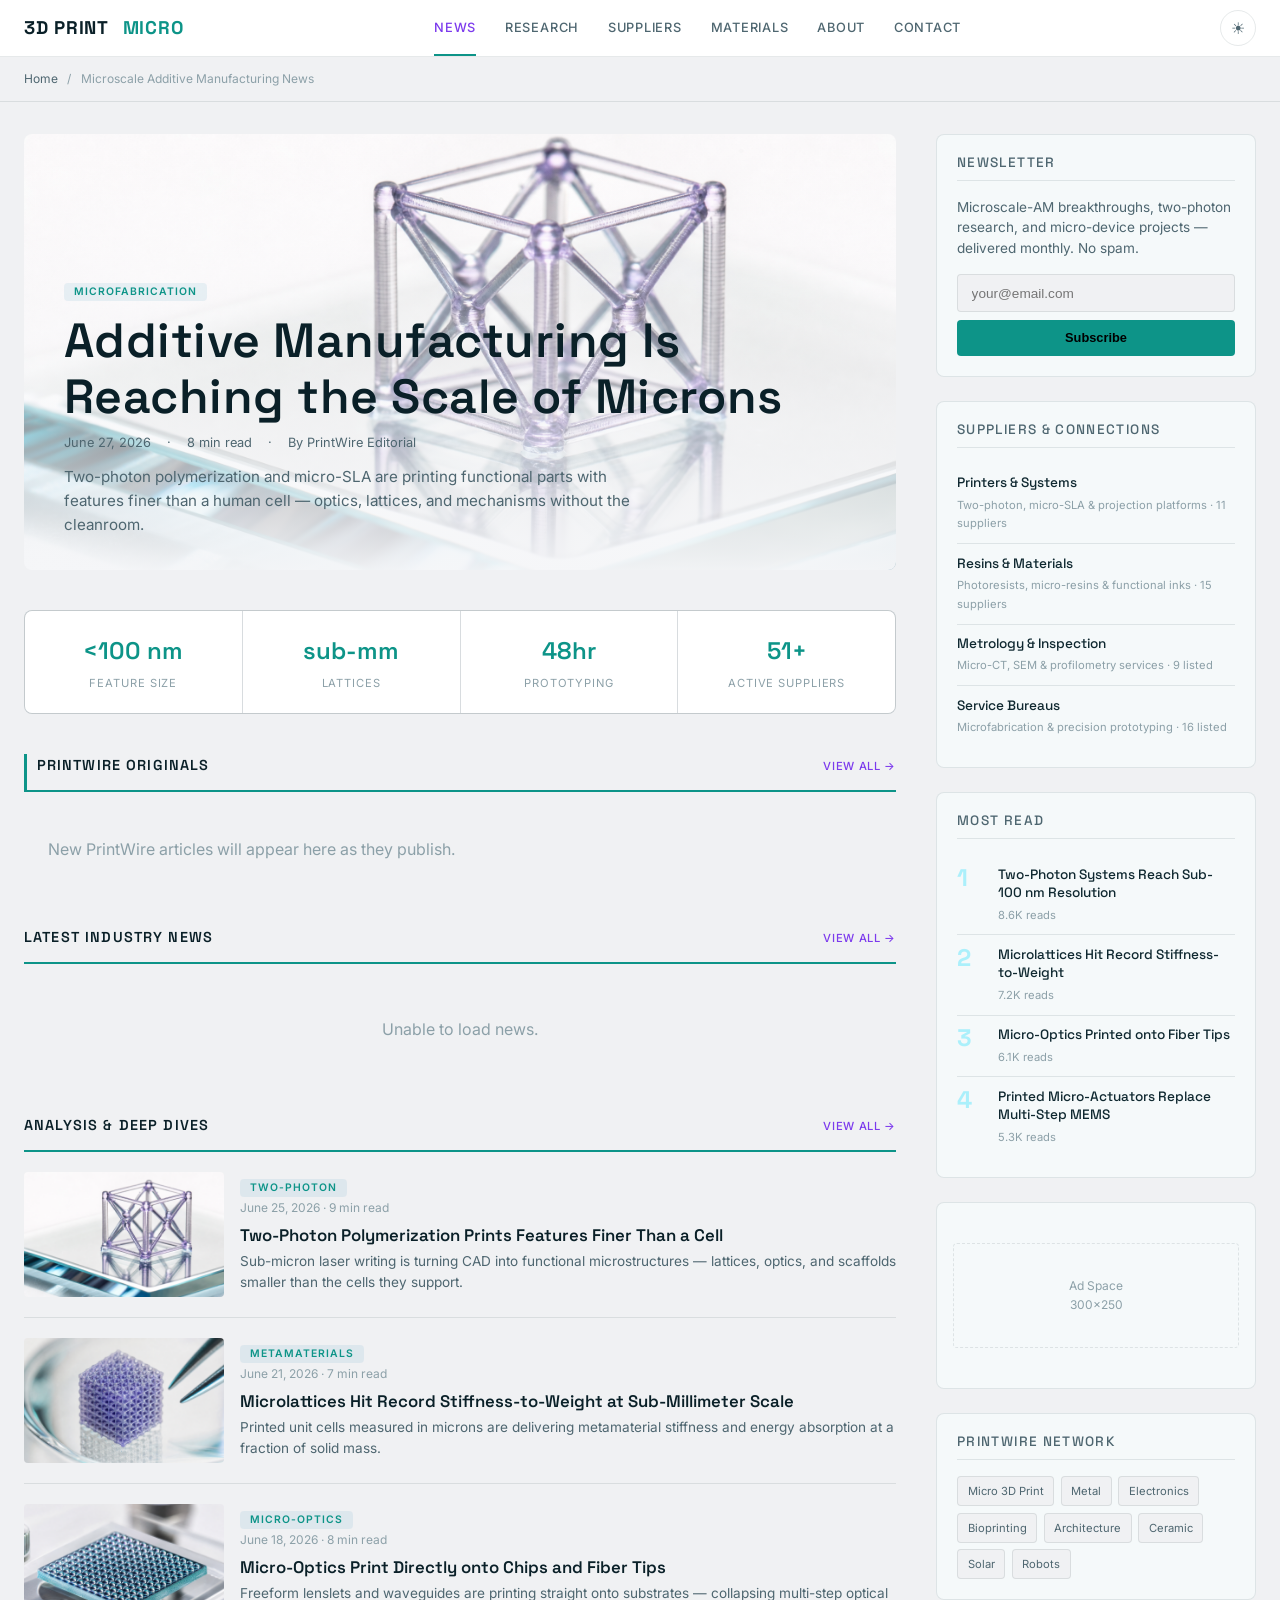
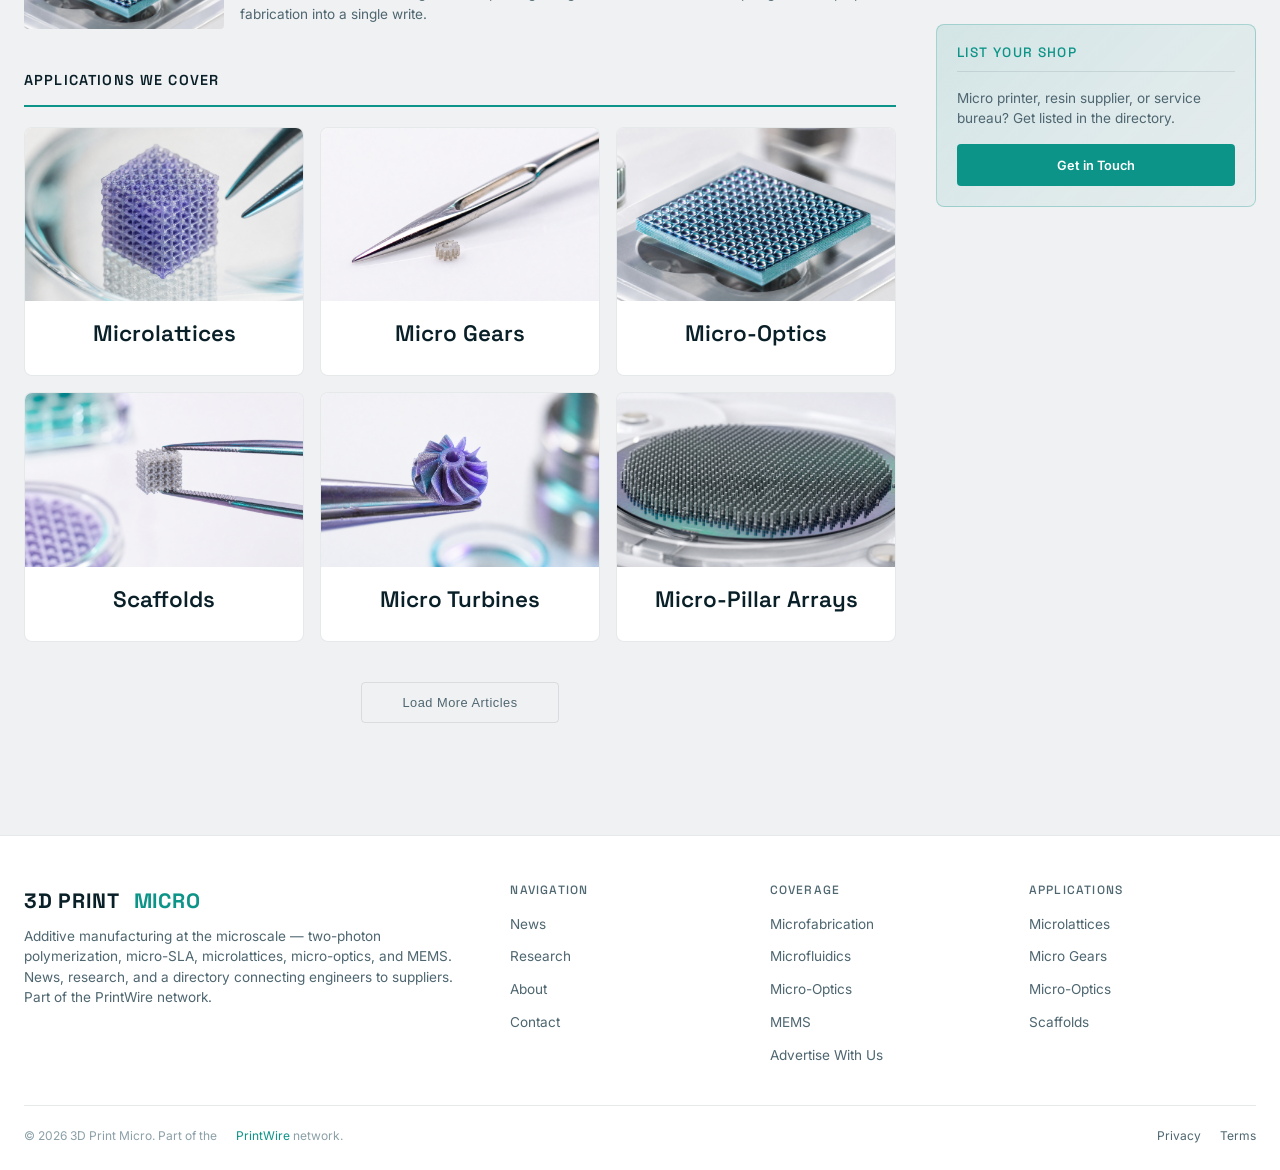
==== static/index.html @ e156eea8 "Convert to Microfluidic micro news template (teal + violet, light default, custom imagery, network f" ====
<!DOCTYPE html>
<html lang="en">
<head>
  <meta charset="UTF-8">
  <meta name="viewport" content="width=device-width, initial-scale=1.0">
  <meta name="description" content="3D Print Micro: additive manufacturing at the microscale — two-photon polymerization, micro-SLA, microlattices, micro-optics, and MEMS. News, research, and a supplier directory.">
  <title>3D Print Micro — Microscale Additive Manufacturing News &amp; Suppliers</title>
  <link rel="preconnect" href="https://fonts.googleapis.com">
  <link rel="preconnect" href="https://fonts.gstatic.com" crossorigin>
  <link href="https://fonts.googleapis.com/css2?family=Space+Grotesk:wght@500;600;700&family=Inter:wght@400;500;600&display=swap" rel="stylesheet">
  <link rel="stylesheet" href="css/editorial.css">
  <link rel="icon" type="image/svg+xml" href="/favicon.svg">
  <meta property="og:type" content="website">
  <meta property="og:title" content="3D Print Micro — Microscale Additive Manufacturing News &amp; Suppliers">
  <meta property="og:description" content="3D Print Micro: additive manufacturing at the microscale — two-photon polymerization, micro-SLA, microlattices, micro-optics, and MEMS. News, research, and a supplier directory.">
  <meta property="og:image" content="https://3dprintmicro.com/images/mc03_tpp_part.png">
  <meta property="og:url" content="https://3dprintmicro.com/">
  <meta name="twitter:card" content="summary_large_image">
  <meta name="twitter:image" content="https://3dprintmicro.com/images/mc03_tpp_part.png">
</head>
<body>

<header class="ed-header">
  <div class="ed-header-inner">
    <a href="index.html" class="ed-logo">
      3D&nbsp;PRINT&nbsp;<span class="ed-logo-accent">MICRO</span>
    </a>
    <button class="ed-nav-toggle" aria-label="Menu" onclick="document.querySelector('.ed-nav').classList.toggle('open')">&#9776;</button>
    <nav class="ed-nav">
      <a href="index.html" class="active">News</a>
      <a href="/articles/">Research</a>
      <a href="#suppliers">Suppliers</a>
      <a href="#suppliers">Materials</a>
      <a href="about.html">About</a>
      <a href="contact.html">Contact</a>
    </nav>
    <button class="ed-theme-toggle" id="themeToggle" aria-label="Toggle light/dark mode" title="Toggle light/dark mode">&#9790;</button>
  </div>
</header>

<div class="ed-breadcrumbs">
  <a href="index.html">Home</a> <span>/</span> Microscale Additive Manufacturing News
</div>

<div class="ed-layout">
  <div class="ed-main">

    <article class="ed-hero">
      <img src="images/mc03_tpp_part.png" alt="Two-photon printed microstructure">
      <div class="ed-hero-overlay"></div>
      <div class="ed-hero-content">
        <span class="ed-badge">Microfabrication</span>
        <h1><a href="#">Additive Manufacturing Is Reaching the Scale of Microns</a></h1>
        <div class="ed-hero-meta">
          <span>June 27, 2026</span>
          <span>·</span>
          <span>8 min read</span>
          <span>·</span>
          <span>By PrintWire Editorial</span>
        </div>
        <p class="ed-hero-excerpt">Two-photon polymerization and micro-SLA are printing functional parts with features finer than a human cell — optics, lattices, and mechanisms without the cleanroom.</p>
      </div>
    </article>

    <div class="ed-stats">
      <div class="ed-stat">
        <div class="ed-stat-value">&lt;100 nm</div>
        <div class="ed-stat-label">Feature Size</div>
      </div>
      <div class="ed-stat">
        <div class="ed-stat-value">sub-mm</div>
        <div class="ed-stat-label">Lattices</div>
      </div>
      <div class="ed-stat">
        <div class="ed-stat-value">48hr</div>
        <div class="ed-stat-label">Prototyping</div>
      </div>
      <div class="ed-stat">
        <div class="ed-stat-value">51+</div>
        <div class="ed-stat-label">Active Suppliers</div>
      </div>
    </div>

    <div class="ed-section-label" style="border-left:3px solid var(--accent);padding-left:0.6rem;">
      PrintWire Originals
      <a href="/articles/">View All &rarr;</a>
    </div>
    <div class="ed-card-grid" id="pwOriginals">
      <div style="grid-column:1/-1;text-align:center;padding:2rem;color:var(--text-faint);">Loading PrintWire articles…</div>
    </div>

    <div class="ed-section-label">
      Latest Industry News
      <a href="#">View All &rarr;</a>
    </div>
    <div class="ed-card-grid" id="newsGrid">
      <div style="grid-column: 1/-1; text-align:center; padding:2rem; color:var(--text-faint);">Loading latest news…</div>
    </div>

    <div class="ed-section-label">
      Analysis &amp; Deep Dives
      <a href="#">View All &rarr;</a>
    </div>
    <div class="ed-list">
      <article class="ed-list-item">
        <img src="images/mc03_tpp_part.png" alt="Two-photon printed microstructure">
        <div>
          <span class="ed-badge">Two-Photon</span>
          <div class="ed-card-meta">June 25, 2026 · 9 min read</div>
          <h3><a href="#">Two-Photon Polymerization Prints Features Finer Than a Cell</a></h3>
          <p class="ed-card-excerpt">Sub-micron laser writing is turning CAD into functional microstructures — lattices, optics, and scaffolds smaller than the cells they support.</p>
        </div>
      </article>
      <article class="ed-list-item">
        <img src="images/mc01_micro_lattice.png" alt="Printed microscale lattice">
        <div>
          <span class="ed-badge">Metamaterials</span>
          <div class="ed-card-meta">June 21, 2026 · 7 min read</div>
          <h3><a href="#">Microlattices Hit Record Stiffness-to-Weight at Sub-Millimeter Scale</a></h3>
          <p class="ed-card-excerpt">Printed unit cells measured in microns are delivering metamaterial stiffness and energy absorption at a fraction of solid mass.</p>
        </div>
      </article>
      <article class="ed-list-item">
        <img src="images/mc05_micro_lens.png" alt="Printed micro-optic lens array">
        <div>
          <span class="ed-badge">Micro-Optics</span>
          <div class="ed-card-meta">June 18, 2026 · 8 min read</div>
          <h3><a href="#">Micro-Optics Print Directly onto Chips and Fiber Tips</a></h3>
          <p class="ed-card-excerpt">Freeform lenslets and waveguides are printing straight onto substrates — collapsing multi-step optical fabrication into a single write.</p>
        </div>
      </article>
    </div>

    <div class="ed-section-label">
      Applications We Cover
    </div>
    <div class="ed-card-grid" style="grid-template-columns: repeat(3, 1fr); gap: 1rem; margin-bottom: 2.5rem;">
      <a href="#" class="ed-card" style="text-align:center;">
        <img class="ed-card-img" src="images/mc01_micro_lattice.png" alt="Microlattices">
        <div class="ed-card-body"><h3>Microlattices</h3></div>
      </a>
      <a href="#" class="ed-card" style="text-align:center;">
        <img class="ed-card-img" src="images/mc02_micro_gear.png" alt="Micro Gears">
        <div class="ed-card-body"><h3>Micro Gears</h3></div>
      </a>
      <a href="#" class="ed-card" style="text-align:center;">
        <img class="ed-card-img" src="images/mc05_micro_lens.png" alt="Micro-Optics">
        <div class="ed-card-body"><h3>Micro-Optics</h3></div>
      </a>
      <a href="#" class="ed-card" style="text-align:center;">
        <img class="ed-card-img" src="images/mc04_micro_scaffold.png" alt="Scaffolds">
        <div class="ed-card-body"><h3>Scaffolds</h3></div>
      </a>
      <a href="#" class="ed-card" style="text-align:center;">
        <img class="ed-card-img" src="images/mc07_micro_turbine.png" alt="Micro Turbines">
        <div class="ed-card-body"><h3>Micro Turbines</h3></div>
      </a>
      <a href="#" class="ed-card" style="text-align:center;">
        <img class="ed-card-img" src="images/mc08_micro_pillar.png" alt="Micro-Pillar Arrays">
        <div class="ed-card-body"><h3>Micro-Pillar Arrays</h3></div>
      </a>
    </div>

    <div class="ed-load-more">
      <button>Load More Articles</button>
    </div>

  </div>

  <aside class="ed-sidebar">

    <div class="ed-sidebar-block ed-newsletter">
      <h4>Newsletter</h4>
      <p>Microscale-AM breakthroughs, two-photon research, and micro-device projects — delivered monthly. No spam.</p>
      <form action="https://api.web3forms.com/submit" method="POST" onsubmit="this.querySelector('button').textContent='Subscribed!';this.querySelector('button').disabled=true;">
        <input type="hidden" name="access_key" value="6f33053b-6d08-414b-9615-665f88c98da8">
        <input type="hidden" name="subject" value="Newsletter Signup — 3dprintmicro.com">
        <input type="hidden" name="from_name" value="Newsletter Signup">
        <input type="email" name="email" placeholder="your@email.com" required>
        <button type="submit">Subscribe</button>
      </form>
    </div>

    <div class="ed-sidebar-block" id="suppliers">
      <h4>Suppliers &amp; Connections</h4>
      <div class="ed-popular-item">
        <div>
          <h3><a href="#">Printers &amp; Systems</a></h3>
          <div class="ed-popular-meta">Two-photon, micro-SLA &amp; projection platforms · 11 suppliers</div>
        </div>
      </div>
      <div class="ed-popular-item">
        <div>
          <h3><a href="#">Resins &amp; Materials</a></h3>
          <div class="ed-popular-meta">Photoresists, micro-resins &amp; functional inks · 15 suppliers</div>
        </div>
      </div>
      <div class="ed-popular-item">
        <div>
          <h3><a href="#">Metrology &amp; Inspection</a></h3>
          <div class="ed-popular-meta">Micro-CT, SEM &amp; profilometry services · 9 listed</div>
        </div>
      </div>
      <div class="ed-popular-item">
        <div>
          <h3><a href="#">Service Bureaus</a></h3>
          <div class="ed-popular-meta">Microfabrication &amp; precision prototyping · 16 listed</div>
        </div>
      </div>
    </div>

    <div class="ed-sidebar-block">
      <h4>Most Read</h4>
      <div class="ed-popular-item">
        <span class="ed-popular-num">1</span>
        <div>
          <h3><a href="#">Two-Photon Systems Reach Sub-100 nm Resolution</a></h3>
          <div class="ed-popular-meta">8.6K reads</div>
        </div>
      </div>
      <div class="ed-popular-item">
        <span class="ed-popular-num">2</span>
        <div>
          <h3><a href="#">Microlattices Hit Record Stiffness-to-Weight</a></h3>
          <div class="ed-popular-meta">7.2K reads</div>
        </div>
      </div>
      <div class="ed-popular-item">
        <span class="ed-popular-num">3</span>
        <div>
          <h3><a href="#">Micro-Optics Printed onto Fiber Tips</a></h3>
          <div class="ed-popular-meta">6.1K reads</div>
        </div>
      </div>
      <div class="ed-popular-item">
        <span class="ed-popular-num">4</span>
        <div>
          <h3><a href="#">Printed Micro-Actuators Replace Multi-Step MEMS</a></h3>
          <div class="ed-popular-meta">5.3K reads</div>
        </div>
      </div>
    </div>

    <div class="ed-sidebar-block" style="text-align:center; color: var(--text-faint); font-size: 0.75rem; padding: 2.5rem 1rem;">
      <div style="border: 1px dashed var(--border); border-radius: 4px; padding: 2rem 1rem;">
        Ad Space<br>300×250
      </div>
    </div>

    <div class="ed-sidebar-block">
      <h4>PrintWire Network</h4>
      <div class="ed-network-links">
        <a href="https://micro3dprint.com">Micro 3D Print</a>
        <a href="https://dmls3d.com">Metal</a>
        <a href="https://3dprintcircuitry.com">Electronics</a>
        <a href="https://3dprinttissue.com">Bioprinting</a>
        <a href="https://3dprintarchitecture.com">Architecture</a>
        <a href="https://3dprintceramic.com">Ceramic</a>
        <a href="https://3dprintsolar.com">Solar</a>
        <a href="https://3dprintrobots.com">Robots</a>
      </div>
    </div>

    <div class="ed-sidebar-block" style="background: linear-gradient(135deg, rgba(13,148,136,0.12), rgba(13,148,136,0.04)); border-color: var(--border-accent);">
      <h4 style="color: var(--accent);">List Your Shop</h4>
      <p style="font-size: 0.85rem; color: var(--text-dim); margin-bottom: 1rem; line-height: 1.5;">Micro printer, resin supplier, or service bureau? Get listed in the directory.</p>
      <a href="contact.html" style="display:block;text-align:center;padding:0.65rem;background:var(--accent);border-radius:4px;color:#fff;font-weight:600;font-size:0.8rem;transition:background 0.25s;" onmouseover="this.style.background='var(--accent-dark)'" onmouseout="this.style.background='var(--accent)'">Get in Touch</a>
    </div>

  </aside>
</div>

<footer class="ed-footer">
  <div class="ed-footer-inner">
    <div class="ed-footer-brand">
      <div class="ed-logo" style="font-size:1.3rem; margin-bottom: 0.5rem;">3D&nbsp;PRINT&nbsp;<span class="ed-logo-accent">MICRO</span></div>
      <p>Additive manufacturing at the microscale — two-photon polymerization, micro-SLA, microlattices, micro-optics, and MEMS. News, research, and a directory connecting engineers to suppliers. Part of the PrintWire network.</p>
    </div>
    <div>
      <h4>Navigation</h4>
      <ul>
        <li><a href="index.html">News</a></li>
        <li><a href="/articles/">Research</a></li>
        <li><a href="about.html">About</a></li>
        <li><a href="contact.html">Contact</a></li>
      </ul>
    </div>
    <div>
      <h4>Coverage</h4>
      <ul>
        <li><a href="#">Microfabrication</a></li>
        <li><a href="#">Microfluidics</a></li>
        <li><a href="#">Micro-Optics</a></li>
        <li><a href="#">MEMS</a></li>
        <li><a href="advertise.html">Advertise With Us</a></li>
      </ul>
    </div>
    <div>
      <h4>Applications</h4>
      <ul>
        <li><a href="#">Microlattices</a></li>
        <li><a href="#">Micro Gears</a></li>
        <li><a href="#">Micro-Optics</a></li>
        <li><a href="#">Scaffolds</a></li>
      </ul>
    </div>
  </div>
  <div class="ed-footer-bottom">
    <span>&copy; 2026 3D Print Micro. Part of the <a href="https://3dprint.space" style="color:var(--accent);">PrintWire</a> network.</span>
    <span>
      <a href="#">Privacy</a>
      <a href="#">Terms</a>
    </span>
  </div>
</footer>

<script>
document.querySelector('.ed-nav-toggle')?.addEventListener('click', () => {
  document.querySelector('.ed-nav').classList.toggle('open');
});

(function() {
  const btn = document.getElementById('themeToggle');
  const root = document.documentElement;
  function setTheme(theme) {
    root.setAttribute('data-theme', theme);
    localStorage.setItem('ed-theme', theme);
    btn.innerHTML = theme === 'dark' ? '&#9790;' : '&#9728;';
    btn.title = theme === 'dark' ? 'Switch to light mode' : 'Switch to dark mode';
  }
  const saved = localStorage.getItem('ed-theme');
  setTheme(saved || 'light');
  btn.addEventListener('click', () => {
    const current = root.getAttribute('data-theme') || 'light';
    setTheme(current === 'dark' ? 'light' : 'dark');
  });
})();

(function() {
  var grid = document.getElementById('newsGrid');
  var orig = document.getElementById('pwOriginals');

  var feeds = [
    { url: 'https://news.google.com/rss/search?q=micro+3D+printing+microfabrication+additive+manufacturing&hl=en-US&gl=US&ceid=US:en', name: 'Google News' },
    { url: 'https://news.google.com/rss/search?q=two-photon+polymerization+microscale+3D+printing&hl=en-US&gl=US&ceid=US:en', name: 'Google News' },
    { url: 'https://news.google.com/rss/search?q=3D+printed+microlattice+MEMS+micro+optics&hl=en-US&gl=US&ceid=US:en', name: 'Google News' },
    { url: 'https://3dprintingindustry.com/feed/', name: '3DPI' }
  ];

  var api = 'https://api.rss2json.com/v1/api.json?rss_url=';
  var rss = [];
  var localArts = [];
  var loaded = 0;
  var total = feeds.length;
  var fallbackImgs = ['images/mc01_micro_lattice.png','images/mc02_micro_gear.png','images/mc03_tpp_part.png','images/mc04_micro_scaffold.png','images/mc05_micro_lens.png','images/mc06_needle_scale.png','images/mc07_micro_turbine.png','images/mc08_micro_pillar.png','images/mc09_micro_spring.png'];

  function stripHtml(html) {
    var d = document.createElement('div'); d.innerHTML = html;
    return d.textContent || '';
  }
  function esc(s) {
    var d = document.createElement('div'); d.appendChild(document.createTextNode(s));
    return d.innerHTML;
  }
  function card(a, i) {
    var img = a.img || fallbackImgs[i % fallbackImgs.length];
    var fb = fallbackImgs[(i+1) % fallbackImgs.length];
    var open = a.local
      ? 'onclick="location.href=\'' + esc(a.link) + '\'"'
      : 'onclick="window.open(\'' + esc(a.link) + '\',\'_blank\',\'noopener\')"';
    var linkAttrs = a.local ? 'href="' + esc(a.link) + '"'
      : 'href="' + esc(a.link) + '" target="_blank" rel="noopener"';
    var badge = a.local
      ? '<span class="ed-badge" style="background:var(--accent);color:#fff;">' + esc(a.source) + '</span>'
      : '<span class="ed-badge">' + esc(a.source) + '</span>';
    return '<article class="ed-card" style="cursor:pointer" ' + open + '>' +
      '<img class="ed-card-img" src="' + esc(img) + '" alt="" loading="lazy" onerror="this.onerror=null;this.src=\'' + fb + '\'">' +
      '<div class="ed-card-body">' + badge +
        '<div class="ed-card-meta">' + esc(a.dateStr || '') + '</div>' +
        '<h3><a ' + linkAttrs + ' onclick="event.stopPropagation()">' + esc(a.title) + '</a></h3>' +
        '<p class="ed-card-excerpt">' + esc(a.desc) + '</p>' +
      '</div></article>';
  }

  var localReady = fetch('network.json', { cache: 'no-store' })
    .then(function(r){ return r.ok ? r.json() : []; })
    .then(function(items){
      (items || []).forEach(function(it, i){
        localArts.push({ title: it.title, link: it.url, desc: it.summary || '',
          date: it.iso, dateStr: it.date, source: (it.origin || 'PrintWire'), local: true,
          img: it.img || fallbackImgs[i % fallbackImgs.length] });
      });
      if (orig) {
        orig.innerHTML = localArts.length
          ? localArts.slice(0, 6).map(card).join('')
          : '<div style="grid-column:1/-1;padding:1.5rem;color:var(--text-faint);">New PrintWire articles will appear here as they publish.</div>';
      }
    })
    .catch(function(){ if (orig) orig.innerHTML = ''; });

  var timeout = setTimeout(finish, 8000);
  feeds.forEach(function(feed) {
    fetch(api + encodeURIComponent(feed.url))
      .then(function(r){ return r.json(); })
      .then(function(data){
        if (data.status === 'ok' && data.items) {
          data.items.forEach(function(item){
            rss.push({ title: item.title, link: item.link,
              desc: stripHtml(item.description).substring(0,140) + '…',
              date: item.pubDate, source: feed.name, local: false,
              img: item.thumbnail || (item.enclosure && item.enclosure.link) || '' });
          });
        }
      })
      .catch(function(){})
      .then(function(){ loaded++; if (loaded === total) { clearTimeout(timeout); finish(); } });
  });

  var done = false;
  function finish(){ if (done) return; done = true; localReady.then(render); }
  function render(){
    if (!grid) return;
    var merged = localArts.concat(rss);
    merged.forEach(function(a){ if (!a.dateStr && a.date) a.dateStr = new Date(a.date).toLocaleDateString('en-US',{year:'numeric',month:'short',day:'numeric'}); });
    merged.sort(function(a,b){ return new Date(b.date) - new Date(a.date); });
    var top = merged.slice(0, 8);
    grid.innerHTML = top.length
      ? top.map(card).join('')
      : '<div style="grid-column:1/-1;text-align:center;padding:2rem;color:var(--text-faint);">Unable to load news.</div>';
  }
})();
</script>
</body>
</html>
---- static/css/editorial.css ----
/* ============================================
   3dprintmetal.com — Editorial Layout
   Inspired by 3dnatives.com, modernized
   ============================================ */

/* ── Shared Tokens ───────────────────────────── */
:root {
  --accent: #00a8cc;
  --accent-dark: #008fad;
  --accent-dim: rgba(0,168,204,0.12);
  --red: #e53e3e;
  --radius: 8px;
  --radius-sm: 4px;
  --font-display: 'Oswald', sans-serif;
  --font-body: 'Inter', sans-serif;
  --transition: 0.25s cubic-bezier(0.4,0,0.2,1);
}

/* ── Dark Mode (default) ─────────────────────── */
:root, [data-theme="dark"] {
  --bg: #08090f;
  --bg-surface: #0e1019;
  --bg-card: #141620;
  --bg-card-hover: #1a1d2e;
  --bg-sidebar: #0f1118;
  --text: #e2e4e8;
  --text-dim: #8a8f9d;
  --text-faint: #555a68;
  --heading: #ffffff;
  --border: rgba(255,255,255,0.06);
  --border-accent: rgba(0,168,204,0.2);
  --shadow: 0 1px 3px rgba(0,0,0,0.4);
  --shadow-hover: 0 8px 24px rgba(0,0,0,0.5);
  --header-bg: rgba(8,9,15,0.92);
  --badge-bg: rgba(0,168,204,0.12);
  --input-bg: #0a0b12;
}

/* ── Light Mode ──────────────────────────────── */
[data-theme="light"] {
  --accent: #0077a8;
  --accent-dark: #005f85;
  --accent-dim: rgba(0,119,168,0.08);
  --bg: #f5f6f8;
  --bg-surface: #ffffff;
  --bg-card: #ffffff;
  --bg-card-hover: #f0f1f3;
  --bg-sidebar: #fafbfc;
  --text: #2d3748;
  --text-dim: #5a6577;
  --text-faint: #8e96a4;
  --heading: #1a202c;
  --border: rgba(0,0,0,0.08);
  --border-accent: rgba(0,119,168,0.2);
  --shadow: 0 1px 3px rgba(0,0,0,0.06);
  --shadow-hover: 0 8px 24px rgba(0,0,0,0.1);
  --header-bg: rgba(255,255,255,0.95);
  --badge-bg: rgba(0,119,168,0.08);
  --input-bg: #f0f1f3;
}

/* System preference when no manual choice */
@media (prefers-color-scheme: light) {
  :root:not([data-theme]) {
    --accent: #0077a8;
    --accent-dark: #005f85;
    --accent-dim: rgba(0,119,168,0.08);
    --bg: #f5f6f8;
    --bg-surface: #ffffff;
    --bg-card: #ffffff;
    --bg-card-hover: #f0f1f3;
    --bg-sidebar: #fafbfc;
    --text: #2d3748;
    --text-dim: #5a6577;
    --text-faint: #8e96a4;
    --heading: #1a202c;
    --border: rgba(0,0,0,0.08);
    --border-accent: rgba(0,119,168,0.2);
    --shadow: 0 1px 3px rgba(0,0,0,0.06);
    --shadow-hover: 0 8px 24px rgba(0,0,0,0.1);
    --header-bg: rgba(255,255,255,0.95);
    --badge-bg: rgba(0,119,168,0.08);
    --input-bg: #f0f1f3;
  }
}

/* ── Reset ───────────────────────────────────── */
*,*::before,*::after { margin:0;padding:0;box-sizing:border-box; }
html { scroll-behavior:smooth; font-size:16px; }
body {
  font-family: var(--font-body);
  color: var(--text);
  background: var(--input-bg);
  line-height: 1.65;
  -webkit-font-smoothing: antialiased;
  overflow-x: hidden;
}
a { color: inherit; text-decoration: none; }
img { max-width: 100%; display: block; }

/* ── Typography ──────────────────────────────── */
h1,h2,h3,h4 { font-family: var(--font-display); font-weight: 600; line-height: 1.15; color: var(--heading); }
h1 { font-size: clamp(2rem, 5vw, 3rem); letter-spacing: 0.01em; }
h2 { font-size: clamp(1.5rem, 3.5vw, 2.2rem); }
h3 { font-size: clamp(1.1rem, 2vw, 1.4rem); }
h4 { font-size: 0.85rem; text-transform: uppercase; letter-spacing: 0.1em; color: var(--text-dim); font-weight: 500; }

/* ── Header ──────────────────────────────────── */
.ed-header {
  position: sticky; top: 0; z-index: 100;
  background: var(--header-bg);
  backdrop-filter: blur(16px);
  border-bottom: 1px solid var(--border);
}
.ed-header-inner {
  max-width: 1280px;
  margin: 0 auto;
  display: flex;
  align-items: center;
  justify-content: space-between;
  padding: 0 1.5rem;
  height: 56px;
}
.ed-logo {
  font-family: var(--font-display);
  font-size: 1.15rem;
  font-weight: 700;
  color: var(--heading);
  letter-spacing: 0.04em;
  display: flex; align-items: center; gap: 0.5rem;
}
.ed-logo-accent { color: var(--accent); }
.ed-nav { display: flex; gap: 0; align-items: center; }
.ed-nav a {
  padding: 0 0.9rem;
  font-size: 0.8rem;
  font-weight: 500;
  color: var(--text-dim);
  text-transform: uppercase;
  letter-spacing: 0.06em;
  transition: color var(--transition);
  line-height: 56px;
  position: relative;
}
.ed-nav a:hover, .ed-nav a.active { color: var(--heading); }
.ed-nav a.active::after {
  content: ''; position: absolute; bottom: 0; left: 0.9rem; right: 0.9rem;
  height: 2px; background: var(--accent);
}
.ed-nav-toggle {
  display: none; background: none; border: none; color: var(--text);
  font-size: 1.5rem; cursor: pointer; padding: 0.5rem;
}

/* Theme toggle */
.ed-theme-toggle {
  background: none; border: 1px solid var(--border);
  color: var(--text-dim); cursor: pointer;
  width: 36px; height: 36px;
  border-radius: 50%;
  display: flex; align-items: center; justify-content: center;
  font-size: 1rem;
  transition: all var(--transition);
  margin-left: 0.5rem;
  flex-shrink: 0;
}
.ed-theme-toggle:hover { border-color: var(--accent); color: var(--accent); }

/* ── Breadcrumbs ─────────────────────────────── */
.ed-breadcrumbs {
  max-width: 1280px; margin: 0 auto;
  padding: 0.75rem 1.5rem;
  font-size: 0.75rem;
  color: var(--text-faint);
  border-bottom: 1px solid var(--border);
}
.ed-breadcrumbs a { color: var(--text-dim); transition: color var(--transition); }
.ed-breadcrumbs a:hover { color: var(--accent); }
.ed-breadcrumbs span { margin: 0 0.4rem; }

/* ── Layout ──────────────────────────────────── */
.ed-layout {
  max-width: 1280px;
  margin: 0 auto;
  display: grid;
  grid-template-columns: 1fr 320px;
  gap: 2.5rem;
  padding: 2rem 1.5rem;
  align-items: start;
}
.ed-main { min-width: 0; }
.ed-sidebar { position: sticky; top: 72px; }

/* ── Hero / Featured Story ───────────────────── */
.ed-hero {
  margin-bottom: 2.5rem;
  position: relative;
  border-radius: var(--radius);
  overflow: hidden;
  background: var(--bg-card);
}
.ed-hero img {
  width: 100%;
  aspect-ratio: 16/8;
  object-fit: cover;
  display: block;
}
.ed-hero-overlay {
  position: absolute; inset: 0;
  background: linear-gradient(0deg, rgba(8,9,15,0.95) 0%, rgba(8,9,15,0.3) 50%, transparent 100%);
}
[data-theme="light"] .ed-hero-overlay {
  background: linear-gradient(0deg, rgba(245,246,248,0.97) 0%, rgba(245,246,248,0.4) 50%, transparent 100%);
}
.ed-hero-content {
  position: absolute;
  bottom: 0; left: 0; right: 0;
  padding: 2rem 2.5rem;
}
.ed-hero .ed-badge { margin-bottom: 0.75rem; }
.ed-hero h1 { margin-bottom: 0.5rem; }
.ed-hero h1 a { color: var(--heading); transition: color var(--transition); }
.ed-hero h1 a:hover { color: var(--accent); }
.ed-hero-meta {
  font-size: 0.8rem;
  color: var(--text-dim);
  display: flex; gap: 1rem; align-items: center;
}
.ed-hero-excerpt {
  margin-top: 0.75rem;
  font-size: 0.95rem;
  color: var(--text-dim);
  line-height: 1.6;
  max-width: 600px;
}

/* ── Badge / Tag ─────────────────────────────── */
.ed-badge {
  display: inline-block;
  font-size: 0.65rem;
  font-weight: 600;
  text-transform: uppercase;
  letter-spacing: 0.1em;
  padding: 0.25rem 0.6rem;
  border-radius: var(--radius-sm);
  background: var(--badge-bg);
  color: var(--accent);
  line-height: 1;
}
.ed-badge.red { background: rgba(255,68,68,0.12); color: var(--red); }

/* ── Section Label ───────────────────────────── */
.ed-section-label {
  font-family: var(--font-display);
  font-size: 0.9rem;
  font-weight: 600;
  text-transform: uppercase;
  letter-spacing: 0.08em;
  color: var(--heading);
  margin-bottom: 1.25rem;
  padding-bottom: 0.75rem;
  border-bottom: 2px solid var(--accent);
  display: flex;
  align-items: center;
  justify-content: space-between;
}
.ed-section-label a {
  font-family: var(--font-body);
  font-size: 0.7rem;
  font-weight: 500;
  color: var(--accent);
  text-transform: uppercase;
  letter-spacing: 0.06em;
}

/* ── Article Cards ───────────────────────────── */
.ed-card-grid {
  display: grid;
  grid-template-columns: repeat(2, 1fr);
  gap: 1.5rem;
  margin-bottom: 2.5rem;
}
.ed-card {
  background: var(--bg-card);
  border-radius: var(--radius);
  overflow: hidden;
  border: 1px solid var(--border);
  transition: transform var(--transition), box-shadow var(--transition), border-color var(--transition);
}
.ed-card:hover {
  transform: translateY(-2px);
  box-shadow: var(--shadow-hover);
  border-color: var(--border-accent);
}
.ed-card-img {
  aspect-ratio: 16/10;
  object-fit: cover;
  width: 100%;
}
.ed-card-body { padding: 1.25rem; }
.ed-card-body .ed-badge { margin-bottom: 0.65rem; }
.ed-card-body h3 { margin-bottom: 0.5rem; }
.ed-card-body h3 a { color: var(--heading); transition: color var(--transition); }
.ed-card-body h3 a:hover { color: var(--accent); }
.ed-card-meta {
  font-size: 0.75rem;
  color: var(--text-faint);
  margin-bottom: 0.5rem;
}
.ed-card-excerpt {
  font-size: 0.85rem;
  color: var(--text-dim);
  line-height: 1.55;
  display: -webkit-box;
  -webkit-line-clamp: 3;
  -webkit-box-orient: vertical;
  overflow: hidden;
}

/* ── Article List (compact) ──────────────────── */
.ed-list { display: flex; flex-direction: column; gap: 1.25rem; margin-bottom: 2.5rem; }
.ed-list-item {
  display: grid;
  grid-template-columns: 200px 1fr;
  gap: 1rem;
  padding-bottom: 1.25rem;
  border-bottom: 1px solid var(--border);
  align-items: start;
}
.ed-list-item:last-child { border-bottom: none; padding-bottom: 0; }
.ed-list-item img {
  aspect-ratio: 16/10;
  object-fit: cover;
  border-radius: var(--radius-sm);
  width: 100%;
}
.ed-list-item h3 { font-size: 1.05rem; margin-bottom: 0.35rem; }
.ed-list-item h3 a { color: var(--heading); transition: color var(--transition); }
.ed-list-item h3 a:hover { color: var(--accent); }

/* ── Sidebar ─────────────────────────────────── */
.ed-sidebar-block {
  background: var(--bg-sidebar);
  border: 1px solid var(--border);
  border-radius: var(--radius);
  padding: 1.25rem;
  margin-bottom: 1.5rem;
}
.ed-sidebar-block h4 {
  margin-bottom: 1rem;
  padding-bottom: 0.6rem;
  border-bottom: 1px solid var(--border);
}

/* Newsletter widget */
.ed-newsletter p { font-size: 0.85rem; color: var(--text-dim); margin-bottom: 1rem; line-height: 1.5; }
.ed-newsletter input[type="email"] {
  width: 100%;
  padding: 0.65rem 0.85rem;
  background: var(--input-bg);
  border: 1px solid var(--border);
  border-radius: var(--radius-sm);
  color: var(--text);
  font-size: 0.85rem;
  margin-bottom: 0.5rem;
  transition: border-color var(--transition);
}
.ed-newsletter input[type="email"]:focus { outline: none; border-color: var(--accent); }
.ed-newsletter button {
  width: 100%;
  padding: 0.65rem;
  background: var(--accent);
  border: none;
  border-radius: var(--radius-sm);
  color: #000;
  font-weight: 600;
  font-size: 0.8rem;
  cursor: pointer;
  transition: background var(--transition);
}
.ed-newsletter button:hover { background: var(--accent-dark); }

/* Popular posts widget */
.ed-popular-item {
  display: flex;
  gap: 0.75rem;
  padding: 0.65rem 0;
  border-bottom: 1px solid var(--border);
  align-items: start;
}
.ed-popular-item:last-child { border-bottom: none; }
.ed-popular-num {
  font-family: var(--font-display);
  font-size: 1.5rem;
  font-weight: 700;
  color: var(--accent-dim);
  line-height: 1;
  min-width: 1.8rem;
  color: rgba(0,217,255,0.3);
}
.ed-popular-item h3 { font-size: 0.85rem; font-weight: 500; line-height: 1.35; }
.ed-popular-item h3 a { color: var(--text); }
.ed-popular-item h3 a:hover { color: var(--accent); }
.ed-popular-meta { font-size: 0.7rem; color: var(--text-faint); margin-top: 0.2rem; }

/* Network links widget */
.ed-network-links { display: flex; flex-wrap: wrap; gap: 0.4rem; }
.ed-network-links a {
  font-size: 0.7rem;
  padding: 0.3rem 0.6rem;
  background: var(--input-bg);
  border: 1px solid var(--border);
  border-radius: var(--radius-sm);
  color: var(--text-dim);
  transition: all var(--transition);
}
.ed-network-links a:hover { border-color: var(--accent); color: var(--accent); }

/* ── Load More ───────────────────────────────── */
.ed-load-more {
  text-align: center;
  margin: 2rem 0;
}
.ed-load-more button {
  padding: 0.75rem 2.5rem;
  background: transparent;
  border: 1px solid var(--border);
  border-radius: var(--radius-sm);
  color: var(--text-dim);
  font-size: 0.8rem;
  font-weight: 500;
  cursor: pointer;
  letter-spacing: 0.04em;
  transition: all var(--transition);
}
.ed-load-more button:hover {
  border-color: var(--accent);
  color: var(--accent);
}

/* ── Stats Bar ───────────────────────────────── */
.ed-stats {
  display: grid;
  grid-template-columns: repeat(4, 1fr);
  gap: 1px;
  background: var(--border);
  border: 1px solid var(--border);
  border-radius: var(--radius);
  overflow: hidden;
  margin-bottom: 2.5rem;
}
.ed-stat {
  background: var(--bg-card);
  padding: 1.25rem;
  text-align: center;
}
.ed-stat-value {
  font-family: var(--font-display);
  font-size: 1.5rem;
  font-weight: 600;
  color: var(--accent);
}
.ed-stat-label {
  font-size: 0.7rem;
  text-transform: uppercase;
  letter-spacing: 0.08em;
  color: var(--text-faint);
  margin-top: 0.25rem;
}

/* ── Page Hero (inner pages) ─────────────────── */
.ed-page-hero {
  position: relative;
  border-radius: var(--radius);
  overflow: hidden;
  margin-bottom: 2.5rem;
  background: var(--bg-card);
}
.ed-page-hero img {
  width: 100%; aspect-ratio: 16/6; object-fit: cover;
}
.ed-page-hero-overlay {
  position: absolute; inset: 0;
  background: linear-gradient(0deg, rgba(8,9,15,0.9) 0%, rgba(8,9,15,0.4) 60%, transparent 100%);
}
[data-theme="light"] .ed-page-hero-overlay {
  background: linear-gradient(0deg, rgba(245,246,248,0.95) 0%, rgba(245,246,248,0.5) 60%, transparent 100%);
}
.ed-page-hero-content {
  position: absolute; bottom: 0; left: 0; right: 0;
  padding: 2rem 2.5rem;
}
.ed-page-hero h1 { margin-bottom: 0.5rem; }
.ed-page-hero p { color: var(--text-dim); font-size: 1rem; max-width: 600px; }

/* ── Content Sections ────────────────────────── */
.ed-content { max-width: 1280px; margin: 0 auto; padding: 0 1.5rem; }
.ed-content-narrow { max-width: 860px; margin: 0 auto; padding: 0 1.5rem; }
.ed-section { margin-bottom: 3rem; }
.ed-section p { color: var(--text-dim); line-height: 1.75; margin-bottom: 1rem; font-size: 0.95rem; }
.ed-section p:last-child { margin-bottom: 0; }

/* Two-column content block */
.ed-two-col {
  display: grid;
  grid-template-columns: 1fr 1fr;
  gap: 2.5rem;
  align-items: start;
  margin-bottom: 2.5rem;
}
.ed-two-col img { border-radius: var(--radius); width: 100%; }

/* Content cards (mission, values, etc.) */
.ed-content-card {
  background: var(--bg-card);
  border: 1px solid var(--border);
  border-radius: var(--radius);
  padding: 1.75rem;
  transition: border-color var(--transition);
}
.ed-content-card:hover { border-color: var(--border-accent); }
.ed-content-card h3 { margin-bottom: 0.75rem; font-size: 1.15rem; }
.ed-content-card p { margin-bottom: 0; }
.ed-content-card .ed-icon {
  font-size: 1.5rem; margin-bottom: 0.75rem; display: block;
}
.ed-grid-2 { display: grid; grid-template-columns: 1fr 1fr; gap: 1.5rem; margin-bottom: 2.5rem; }
.ed-grid-3 { display: grid; grid-template-columns: repeat(3, 1fr); gap: 1.5rem; margin-bottom: 2.5rem; }
.ed-grid-4 { display: grid; grid-template-columns: repeat(4, 1fr); gap: 1.25rem; margin-bottom: 2.5rem; }

/* Service detail cards */
.ed-service-detail {
  display: grid;
  grid-template-columns: 280px 1fr;
  gap: 1.5rem;
  background: var(--bg-card);
  border: 1px solid var(--border);
  border-radius: var(--radius);
  overflow: hidden;
  margin-bottom: 1.25rem;
  transition: border-color var(--transition);
}
.ed-service-detail:hover { border-color: var(--border-accent); }
.ed-service-detail img { width: 100%; height: 100%; object-fit: cover; }
.ed-service-detail-body { padding: 1.5rem 1.5rem 1.5rem 0; }
.ed-service-detail-body h3 { margin-bottom: 0.5rem; }

/* Timeline */
.ed-timeline { position: relative; padding-left: 2.5rem; margin-bottom: 2.5rem; }
.ed-timeline::before {
  content: ''; position: absolute; left: 0.75rem; top: 0; bottom: 0;
  width: 2px; background: var(--border);
}
.ed-timeline-step {
  position: relative; margin-bottom: 2rem; padding-bottom: 0;
}
.ed-timeline-step:last-child { margin-bottom: 0; }
.ed-timeline-num {
  position: absolute; left: -2.5rem; top: 0;
  width: 1.5rem; height: 1.5rem;
  background: var(--accent);
  color: #000;
  border-radius: 50%;
  font-size: 0.7rem;
  font-weight: 700;
  display: flex; align-items: center; justify-content: center;
}
.ed-timeline-step h3 { font-size: 1.05rem; margin-bottom: 0.35rem; }

/* Forms */
.ed-form { max-width: 100%; }
.ed-form-group { margin-bottom: 1rem; }
.ed-form-group label {
  display: block; font-size: 0.8rem; font-weight: 500;
  color: var(--text-dim); margin-bottom: 0.35rem;
}
.ed-form-group .required { color: var(--red); }
.ed-form-group input, .ed-form-group textarea, .ed-form-group select {
  width: 100%;
  padding: 0.7rem 0.9rem;
  background: var(--input-bg);
  border: 1px solid var(--border);
  border-radius: var(--radius-sm);
  color: var(--text);
  font-family: var(--font-body);
  font-size: 0.9rem;
  transition: border-color var(--transition);
}
.ed-form-group input:focus, .ed-form-group textarea:focus, .ed-form-group select:focus {
  outline: none; border-color: var(--accent);
}
.ed-form-group textarea { resize: vertical; }
.ed-form-submit {
  padding: 0.75rem 2rem;
  background: var(--accent);
  border: none;
  border-radius: var(--radius-sm);
  color: #000;
  font-weight: 600;
  font-size: 0.9rem;
  cursor: pointer;
  transition: background var(--transition);
}
.ed-form-submit:hover { background: var(--accent-dark); }

/* CTA Banner */
.ed-cta-banner {
  background: var(--bg-card);
  border: 1px solid var(--border-accent);
  border-radius: var(--radius);
  padding: 2.5rem;
  text-align: center;
  margin-bottom: 2.5rem;
}
.ed-cta-banner h2 { margin-bottom: 0.5rem; }
.ed-cta-banner p { color: var(--text-dim); margin-bottom: 1.25rem; max-width: 500px; margin-left: auto; margin-right: auto; }
.ed-cta-banner a {
  display: inline-block;
  padding: 0.75rem 2rem;
  background: var(--accent);
  color: #000;
  font-weight: 600;
  border-radius: var(--radius-sm);
  transition: background var(--transition);
}
.ed-cta-banner a:hover { background: var(--accent-dark); }

/* Package cards (advertise) */
.ed-package {
  background: var(--bg-card);
  border: 1px solid var(--border);
  border-radius: var(--radius);
  padding: 1.75rem;
  transition: border-color var(--transition);
}
.ed-package:hover { border-color: var(--border-accent); }
.ed-package h3 { margin-bottom: 0.5rem; }
.ed-package .ed-price {
  font-family: var(--font-display);
  font-size: 1.8rem; font-weight: 600;
  color: var(--accent); margin-bottom: 1rem;
}
.ed-package .ed-price span { font-size: 0.9rem; color: var(--text-faint); }
.ed-package ul {
  list-style: none; padding: 0;
}
.ed-package li {
  font-size: 0.85rem; color: var(--text-dim);
  padding: 0.4rem 0;
  border-bottom: 1px solid var(--border);
  padding-left: 1.2rem;
  position: relative;
}
.ed-package li:last-child { border-bottom: none; }
.ed-package li::before {
  content: '\2713'; position: absolute; left: 0;
  color: var(--accent); font-size: 0.75rem;
}

/* Contact info cards */
.ed-info-card {
  display: flex; gap: 1rem; align-items: start;
  padding: 1rem;
  background: var(--bg-card);
  border: 1px solid var(--border);
  border-radius: var(--radius);
}
.ed-info-card .ed-icon { font-size: 1.5rem; flex-shrink: 0; }
.ed-info-card h4 { font-size: 0.8rem; margin-bottom: 0.25rem; }
.ed-info-card p { font-size: 0.85rem; color: var(--text-dim); margin: 0; }

/* Materials list */
.ed-materials-list { list-style: none; padding: 0; }
.ed-materials-list li {
  padding: 0.5rem 0;
  border-bottom: 1px solid var(--border);
  font-size: 0.9rem;
  color: var(--text-dim);
  padding-left: 1.2rem;
  position: relative;
}
.ed-materials-list li::before {
  content: ''; position: absolute; left: 0; top: 50%;
  width: 6px; height: 6px; border-radius: 50%;
  background: var(--accent); transform: translateY(-50%);
}

@media (max-width: 768px) {
  .ed-two-col { grid-template-columns: 1fr; }
  .ed-grid-2, .ed-grid-3, .ed-grid-4 { grid-template-columns: 1fr; }
  .ed-service-detail { grid-template-columns: 1fr; }
  .ed-service-detail img { aspect-ratio: 16/9; }
  .ed-service-detail-body { padding: 1.25rem; }
  .ed-page-hero-content { padding: 1.5rem; }
}

/* ── Footer ──────────────────────────────────── */
.ed-footer {
  background: var(--bg-surface);
  border-top: 1px solid var(--border);
  padding: 3rem 1.5rem 1.5rem;
  margin-top: 3rem;
}
.ed-footer-inner {
  max-width: 1280px;
  margin: 0 auto;
  display: grid;
  grid-template-columns: 2fr 1fr 1fr 1fr;
  gap: 2rem;
}
.ed-footer-brand p { font-size: 0.85rem; color: var(--text-dim); margin-top: 0.5rem; line-height: 1.5; }
.ed-footer h4 { font-size: 0.75rem; margin-bottom: 0.75rem; }
.ed-footer ul { list-style: none; }
.ed-footer li { margin-bottom: 0.4rem; }
.ed-footer li a { font-size: 0.85rem; color: var(--text-dim); transition: color var(--transition); }
.ed-footer li a:hover { color: var(--accent); }
.ed-footer-bottom {
  max-width: 1280px;
  margin: 2rem auto 0;
  padding-top: 1.25rem;
  border-top: 1px solid var(--border);
  font-size: 0.75rem;
  color: var(--text-faint);
  display: flex;
  justify-content: space-between;
  align-items: center;
}
.ed-footer-bottom a { color: var(--text-dim); margin-left: 1rem; }
.ed-footer-bottom a:hover { color: var(--accent); }

/* ── Responsive ──────────────────────────────── */
@media (max-width: 1024px) {
  .ed-layout { grid-template-columns: 1fr; }
  .ed-sidebar { position: static; }
}
@media (max-width: 768px) {
  .ed-card-grid { grid-template-columns: 1fr; }
  .ed-list-item { grid-template-columns: 140px 1fr; }
  .ed-hero-content { padding: 1.5rem; }
  .ed-hero h1 { font-size: 1.5rem; }
  .ed-footer-inner { grid-template-columns: 1fr 1fr; }
  .ed-stats { grid-template-columns: repeat(2, 1fr); }
  .ed-nav { display: none; }
  .ed-nav.open { display: flex; flex-direction: column; position: absolute; top: 56px; left: 0; right: 0; background: var(--bg); border-bottom: 1px solid var(--border); padding: 0.5rem 0; }
  .ed-nav.open a { line-height: 2.5; padding: 0 1.5rem; }
  .ed-nav-toggle { display: block; }
}
@media (max-width: 480px) {
  .ed-list-item { grid-template-columns: 1fr; }
  .ed-list-item img { aspect-ratio: 16/9; }
  .ed-footer-inner { grid-template-columns: 1fr; }
  .ed-hero-excerpt { display: none; }
}

/* ── Microfluidic scheme (micro): light default + dark toggle, TEAL accent + VIOLET links ── */
:root { --font-display: 'Space Grotesk', sans-serif; --font-body: 'Inter', sans-serif; }
:root, [data-theme="light"] {
  --accent: #0D9488; --accent-dark: #0B7A70; --accent-dim: rgba(13,148,136,0.10); --link: #7C3AED;
  --bg: #EEF3F5; --bg-surface: #FFFFFF; --bg-card: #FFFFFF; --bg-card-hover: #E3ECEE;
  --bg-sidebar: #F5F9FA; --text: #0F2830; --text-dim: #4E6670; --text-faint: #8CA0A8;
  --heading: #0A2028; --border: rgba(15,40,48,0.10); --border-accent: rgba(13,148,136,0.28);
}
[data-theme="dark"] {
  --accent: #2DD4BF; --accent-dark: #14B8A6; --accent-dim: rgba(45,212,191,0.16); --link: #A78BFA;
  --bg: #071417; --bg-surface: #0E2025; --bg-card: #12272D; --bg-card-hover: #183239;
  --bg-sidebar: #0A1B1F; --text: #E4F0F1; --text-dim: #9FB6BB; --text-faint: #5F757B;
  --heading: #FFFFFF; --border: rgba(255,255,255,0.09); --border-accent: rgba(45,212,191,0.30);
}
@media (prefers-color-scheme: dark) { :root:not([data-theme]) {
  --accent: #2DD4BF; --accent-dark: #14B8A6; --link: #A78BFA; --bg: #071417; --bg-surface: #0E2025;
  --bg-card: #12272D; --text: #E4F0F1; --text-dim: #9FB6BB; --heading: #FFFFFF; --border: rgba(255,255,255,0.09);
} }
/* dual accent: teal structure, violet links & mouse-over highlights */
.ed-section-label a,
.ed-breadcrumbs a:hover, .ed-hero h1 a:hover,
.ed-card-body h3 a:hover, .ed-list-item h3 a:hover, .ed-popular-item h3 a:hover,
.ed-footer li a:hover, .ed-footer-bottom a:hover { color: var(--link) !important; }
.ed-nav a:hover, .ed-nav a.active { color: var(--link) !important; }
.ed-network-links a:hover, .ed-theme-toggle:hover { border-color: var(--link) !important; color: var(--link) !important; }
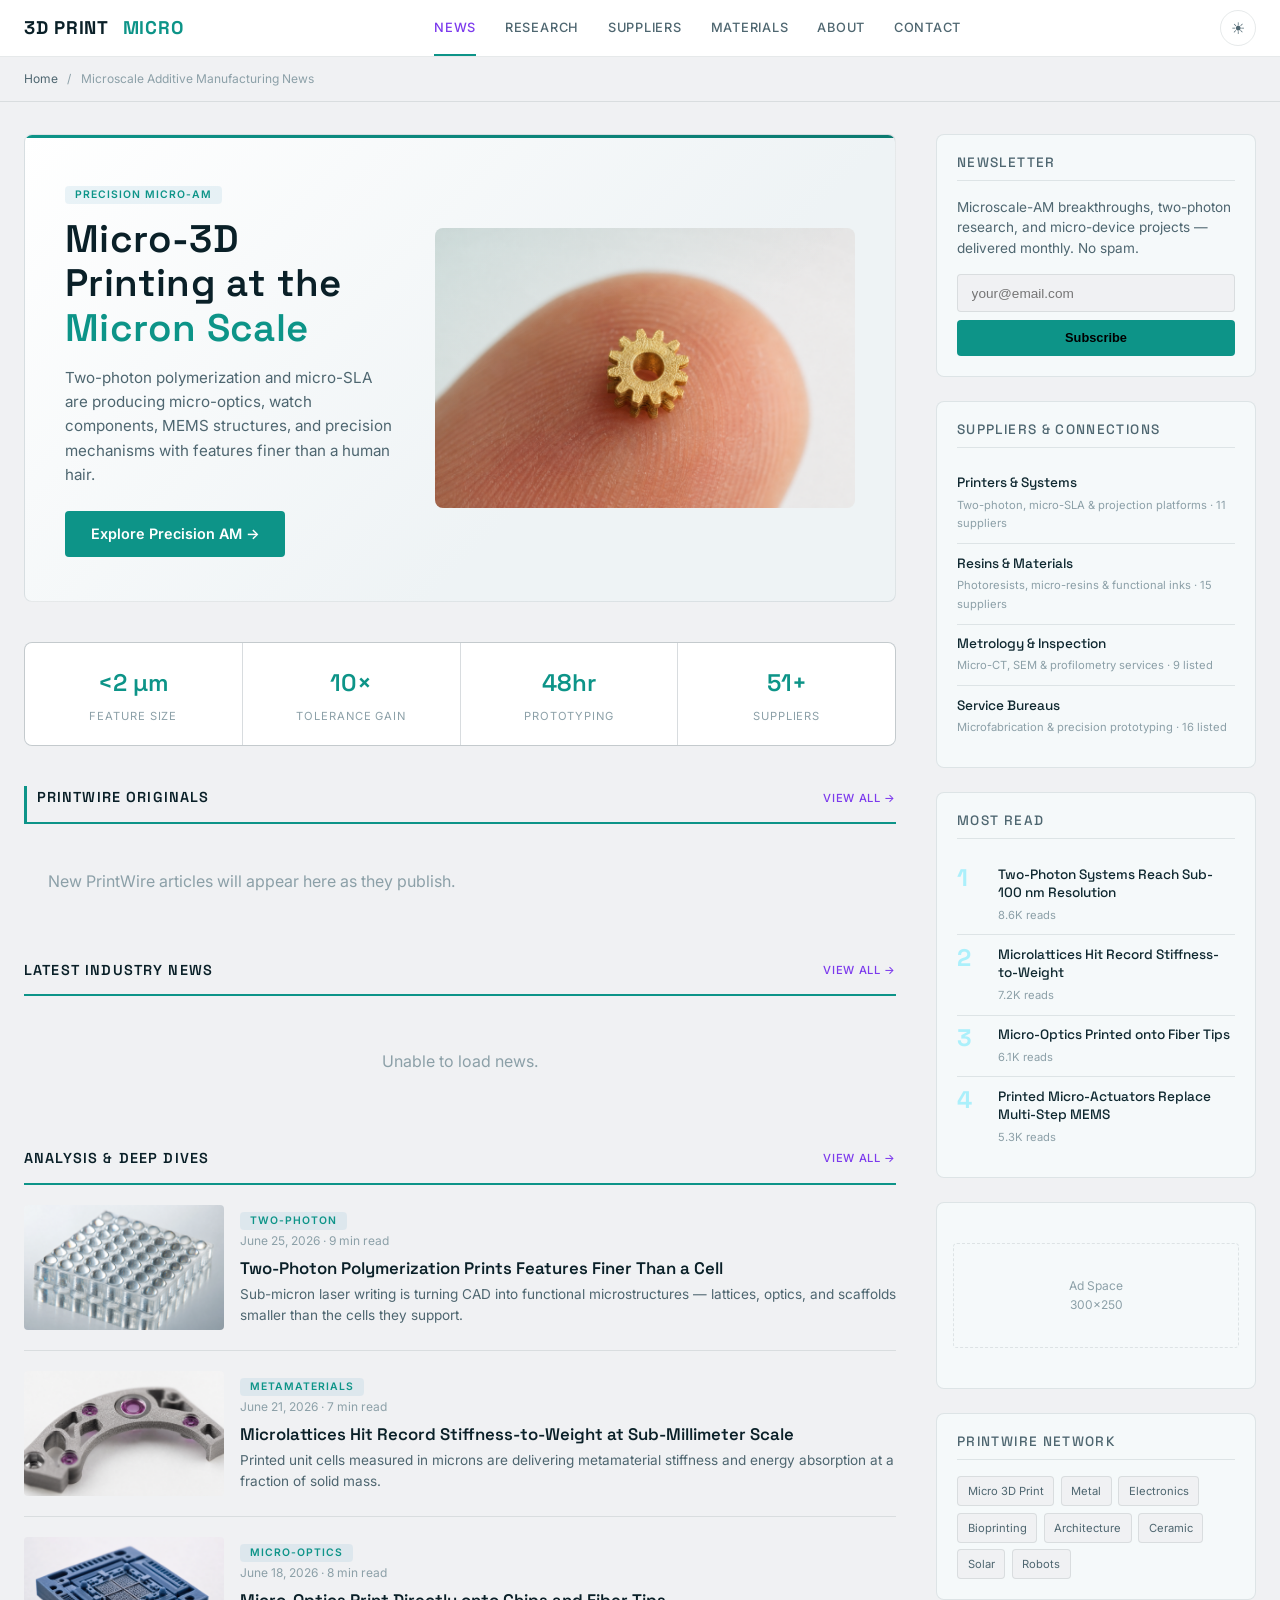
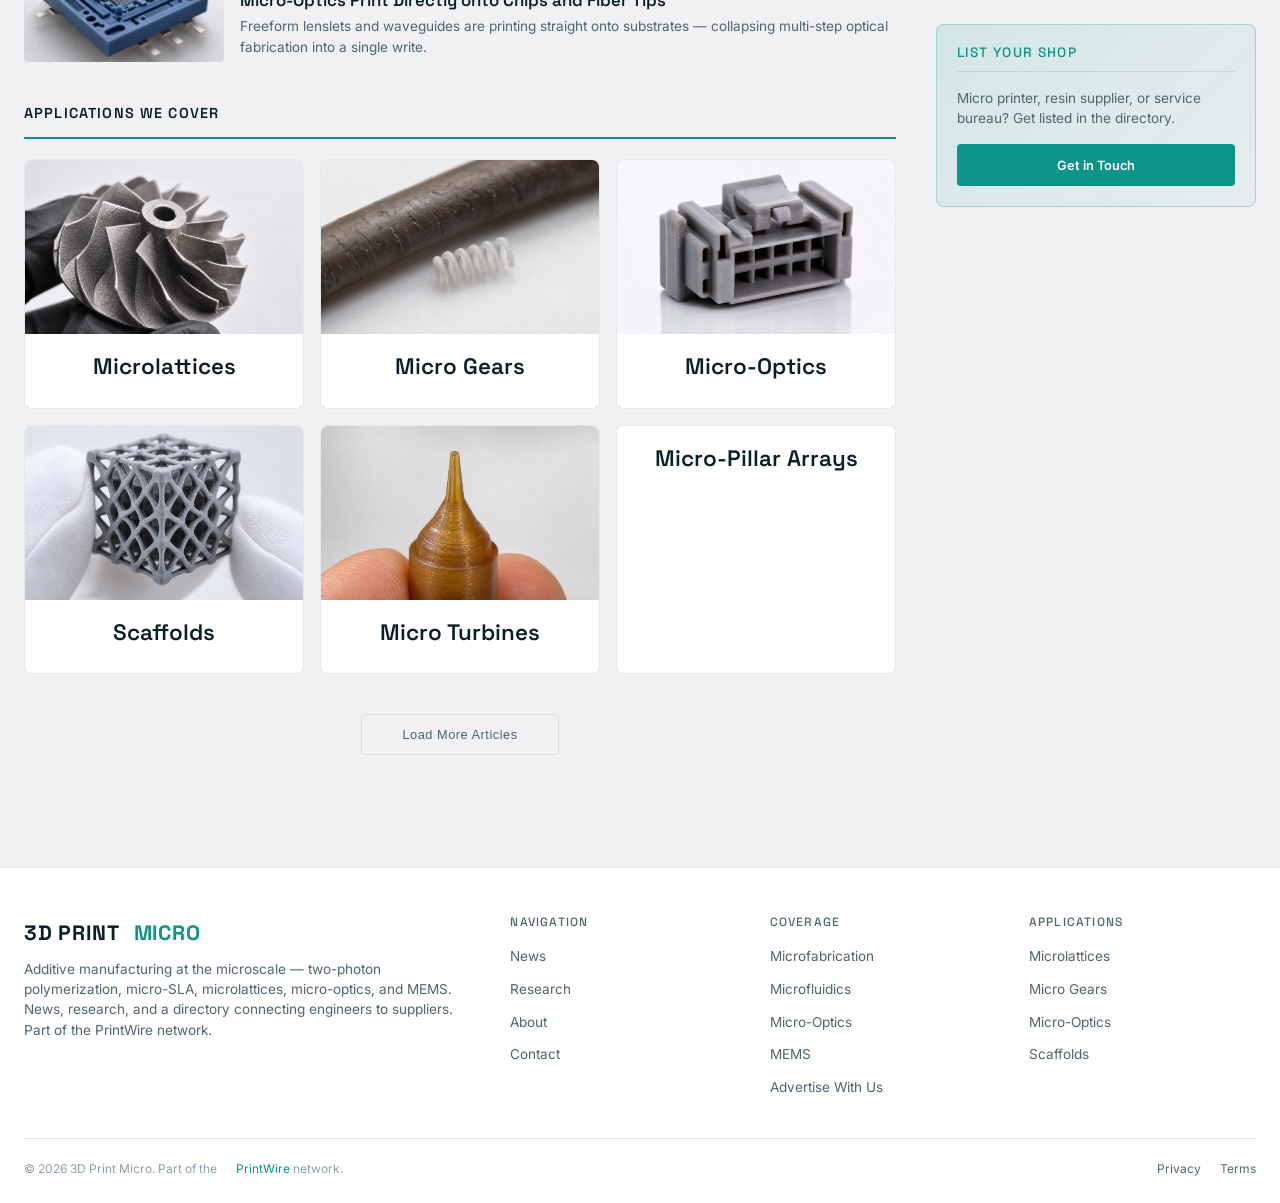
==== commit cf2d8850: "Diversify: market-targeted variant layout, unique per-site gpt-image-2 imagery (no repeats), light/d" ====
--- a/static/index.html
+++ b/static/index.html
@@ -13,10 +13,10 @@
   <meta property="og:type" content="website">
   <meta property="og:title" content="3D Print Micro — Microscale Additive Manufacturing News &amp; Suppliers">
   <meta property="og:description" content="3D Print Micro: additive manufacturing at the microscale — two-photon polymerization, micro-SLA, microlattices, micro-optics, and MEMS. News, research, and a supplier directory.">
-  <meta property="og:image" content="https://3dprintmicro.com/images/mc03_tpp_part.png">
+  <meta property="og:image" content="https://3dprintmicro.com/images/p01_hero_microgear.png">
   <meta property="og:url" content="https://3dprintmicro.com/">
   <meta name="twitter:card" content="summary_large_image">
-  <meta name="twitter:image" content="https://3dprintmicro.com/images/mc03_tpp_part.png">
+  <meta name="twitter:image" content="https://3dprintmicro.com/images/p01_hero_microgear.png">
 </head>
 <body>
 
@@ -45,40 +45,23 @@
 <div class="ed-layout">
   <div class="ed-main">
 
-    <article class="ed-hero">
-      <img src="images/mc03_tpp_part.png" alt="Two-photon printed microstructure">
-      <div class="ed-hero-overlay"></div>
-      <div class="ed-hero-content">
-        <span class="ed-badge">Microfabrication</span>
-        <h1><a href="#">Additive Manufacturing Is Reaching the Scale of Microns</a></h1>
-        <div class="ed-hero-meta">
-          <span>June 27, 2026</span>
-          <span>·</span>
-          <span>8 min read</span>
-          <span>·</span>
-          <span>By PrintWire Editorial</span>
-        </div>
-        <p class="ed-hero-excerpt">Two-photon polymerization and micro-SLA are printing functional parts with features finer than a human cell — optics, lattices, and mechanisms without the cleanroom.</p>
+    <article class="ed-hero-split">
+      <div class="ed-hero-split-text">
+        <span class="ed-badge">Precision Micro-AM</span>
+        <h1>Micro-3D Printing at the <span class="ed-logo-accent">Micron Scale</span></h1>
+        <p class="ed-hero-excerpt">Two-photon polymerization and micro-SLA are producing micro-optics, watch components, MEMS structures, and precision mechanisms with features finer than a human hair.</p>
+        <a href="/articles/" class="ed-hero-cta">Explore Precision AM &rarr;</a>
+      </div>
+      <div class="ed-hero-visual">
+        <img src="images/p01_hero_microgear.png" alt="Precision Micro-AM">
       </div>
     </article>
 
     <div class="ed-stats">
-      <div class="ed-stat">
-        <div class="ed-stat-value">&lt;100 nm</div>
-        <div class="ed-stat-label">Feature Size</div>
-      </div>
-      <div class="ed-stat">
-        <div class="ed-stat-value">sub-mm</div>
-        <div class="ed-stat-label">Lattices</div>
-      </div>
-      <div class="ed-stat">
-        <div class="ed-stat-value">48hr</div>
-        <div class="ed-stat-label">Prototyping</div>
-      </div>
-      <div class="ed-stat">
-        <div class="ed-stat-value">51+</div>
-        <div class="ed-stat-label">Active Suppliers</div>
-      </div>
+      <div class="ed-stat"><div class="ed-stat-value">&lt;2 &micro;m</div><div class="ed-stat-label">Feature Size</div></div>
+      <div class="ed-stat"><div class="ed-stat-value">10&times;</div><div class="ed-stat-label">Tolerance Gain</div></div>
+      <div class="ed-stat"><div class="ed-stat-value">48hr</div><div class="ed-stat-label">Prototyping</div></div>
+      <div class="ed-stat"><div class="ed-stat-value">51+</div><div class="ed-stat-label">Suppliers</div></div>
     </div>
 
     <div class="ed-section-label" style="border-left:3px solid var(--accent);padding-left:0.6rem;">
@@ -103,7 +86,7 @@
     </div>
     <div class="ed-list">
       <article class="ed-list-item">
-        <img src="images/mc03_tpp_part.png" alt="Two-photon printed microstructure">
+        <img src="images/p02_micro_lens.png" alt="Two-photon printed microstructure">
         <div>
           <span class="ed-badge">Two-Photon</span>
           <div class="ed-card-meta">June 25, 2026 · 9 min read</div>
@@ -112,7 +95,7 @@
         </div>
       </article>
       <article class="ed-list-item">
-        <img src="images/mc01_micro_lattice.png" alt="Printed microscale lattice">
+        <img src="images/p03_watch_bridge.png" alt="Printed microscale lattice">
         <div>
           <span class="ed-badge">Metamaterials</span>
           <div class="ed-card-meta">June 21, 2026 · 7 min read</div>
@@ -121,7 +104,7 @@
         </div>
       </article>
       <article class="ed-list-item">
-        <img src="images/mc05_micro_lens.png" alt="Printed micro-optic lens array">
+        <img src="images/p04_mems_sensor.png" alt="Printed micro-optic lens array">
         <div>
           <span class="ed-badge">Micro-Optics</span>
           <div class="ed-card-meta">June 18, 2026 · 8 min read</div>
@@ -136,27 +119,27 @@
     </div>
     <div class="ed-card-grid" style="grid-template-columns: repeat(3, 1fr); gap: 1rem; margin-bottom: 2.5rem;">
       <a href="#" class="ed-card" style="text-align:center;">
-        <img class="ed-card-img" src="images/mc01_micro_lattice.png" alt="Microlattices">
+        <img class="ed-card-img" src="images/p05_micro_turbine.png" alt="Microlattices">
         <div class="ed-card-body"><h3>Microlattices</h3></div>
       </a>
       <a href="#" class="ed-card" style="text-align:center;">
-        <img class="ed-card-img" src="images/mc02_micro_gear.png" alt="Micro Gears">
+        <img class="ed-card-img" src="images/p06_micro_spring.png" alt="Micro Gears">
         <div class="ed-card-body"><h3>Micro Gears</h3></div>
       </a>
       <a href="#" class="ed-card" style="text-align:center;">
-        <img class="ed-card-img" src="images/mc05_micro_lens.png" alt="Micro-Optics">
+        <img class="ed-card-img" src="images/p07_micro_connector.png" alt="Micro-Optics">
         <div class="ed-card-body"><h3>Micro-Optics</h3></div>
       </a>
       <a href="#" class="ed-card" style="text-align:center;">
-        <img class="ed-card-img" src="images/mc04_micro_scaffold.png" alt="Scaffolds">
+        <img class="ed-card-img" src="images/p08_2pp_lattice.png" alt="Scaffolds">
         <div class="ed-card-body"><h3>Scaffolds</h3></div>
       </a>
       <a href="#" class="ed-card" style="text-align:center;">
-        <img class="ed-card-img" src="images/mc07_micro_turbine.png" alt="Micro Turbines">
+        <img class="ed-card-img" src="images/p09_micro_nozzle.png" alt="Micro Turbines">
         <div class="ed-card-body"><h3>Micro Turbines</h3></div>
       </a>
       <a href="#" class="ed-card" style="text-align:center;">
-        <img class="ed-card-img" src="images/mc08_micro_pillar.png" alt="Micro-Pillar Arrays">
+        
         <div class="ed-card-body"><h3>Micro-Pillar Arrays</h3></div>
       </a>
     </div>
--- a/static/css/editorial.css
+++ b/static/css/editorial.css
@@ -777,3 +777,44 @@
 .ed-footer li a:hover, .ed-footer-bottom a:hover { color: var(--link) !important; }
 .ed-nav a:hover, .ed-nav a.active { color: var(--link) !important; }
 .ed-network-links a:hover, .ed-theme-toggle:hover { border-color: var(--link) !important; color: var(--link) !important; }
+
+/* variant: two-column split hero */
+.ed-hero-split {
+  display: grid;
+  grid-template-columns: 1fr 420px;
+  gap: 2.5rem;
+  align-items: center;
+  background: linear-gradient(135deg, var(--bg-card) 0%, var(--bg) 65%);
+  border: 1px solid var(--border);
+  border-radius: var(--radius);
+  padding: 2.75rem 2.5rem;
+  margin-bottom: 2.5rem;
+  position: relative;
+  overflow: hidden;
+}
+.ed-hero-split::before {
+  content: ''; position: absolute; top: 0; left: 0; right: 0; height: 3px;
+  background: linear-gradient(90deg, var(--accent), var(--accent-dark));
+}
+.ed-hero-split h1 { font-size: 2.4rem; line-height: 1.15; margin: 0.75rem 0 0.5rem; }
+.ed-hero-split .ed-hero-excerpt { max-width: none; margin-top: 1rem; }
+.ed-hero-cta {
+  display: inline-block; margin-top: 1.5rem;
+  padding: 0.7rem 1.6rem; border-radius: var(--radius-sm);
+  background: var(--accent); color: #fff; font-weight: 600; font-size: 0.9rem;
+  transition: transform var(--transition), box-shadow var(--transition);
+}
+.ed-hero-cta:hover { transform: translateY(-2px); box-shadow: 0 6px 20px var(--accent-dim); }
+.ed-hero-visual {
+  position: relative; border-radius: var(--radius); overflow: hidden; aspect-ratio: 3/2;
+}
+.ed-hero-visual img { width: 100%; height: 100%; object-fit: cover; display: block; }
+.ed-hero-visual::after {
+  content: ''; position: absolute; inset: 0;
+  background: linear-gradient(135deg, var(--accent-dim) 0%, transparent 60%);
+}
+@media (max-width: 768px) {
+  .ed-hero-split { grid-template-columns: 1fr; padding: 1.75rem 1.5rem; }
+  .ed-hero-split h1 { font-size: 1.7rem; }
+  .ed-hero-visual { order: -1; }
+}
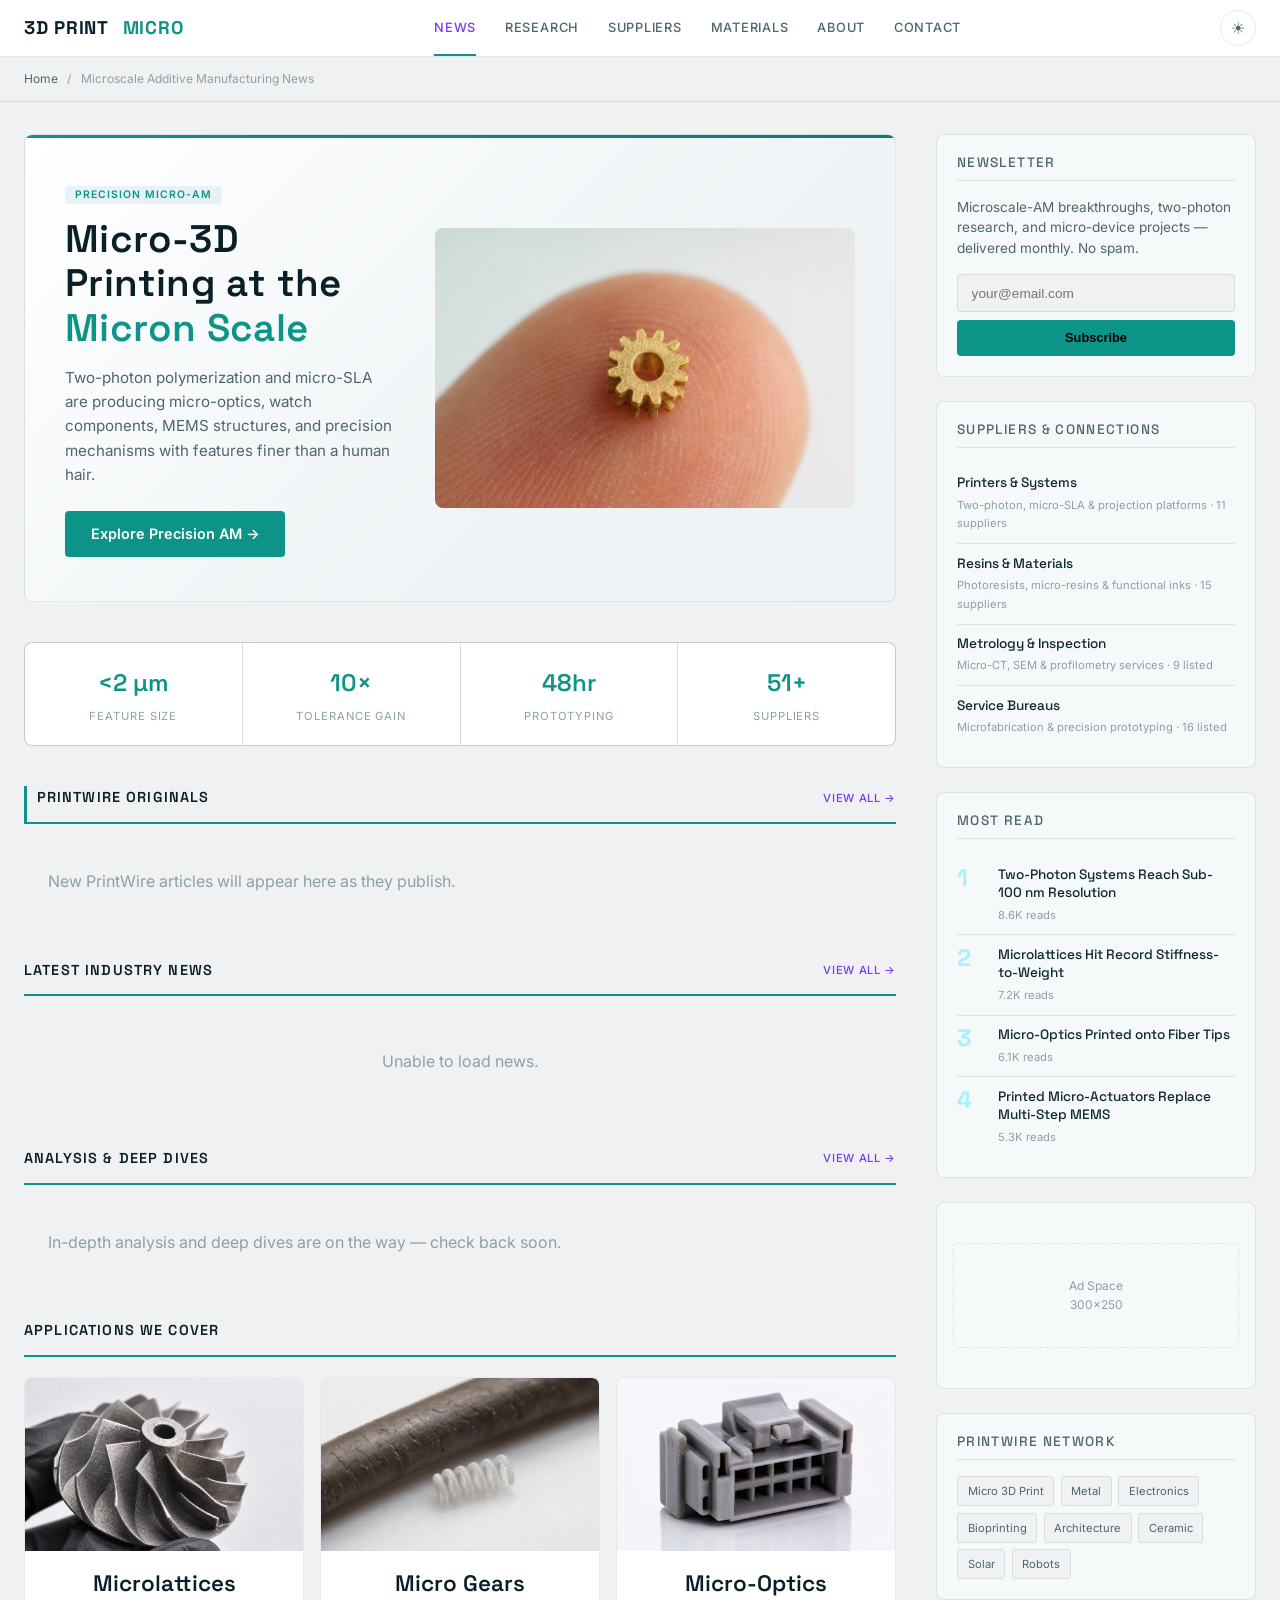
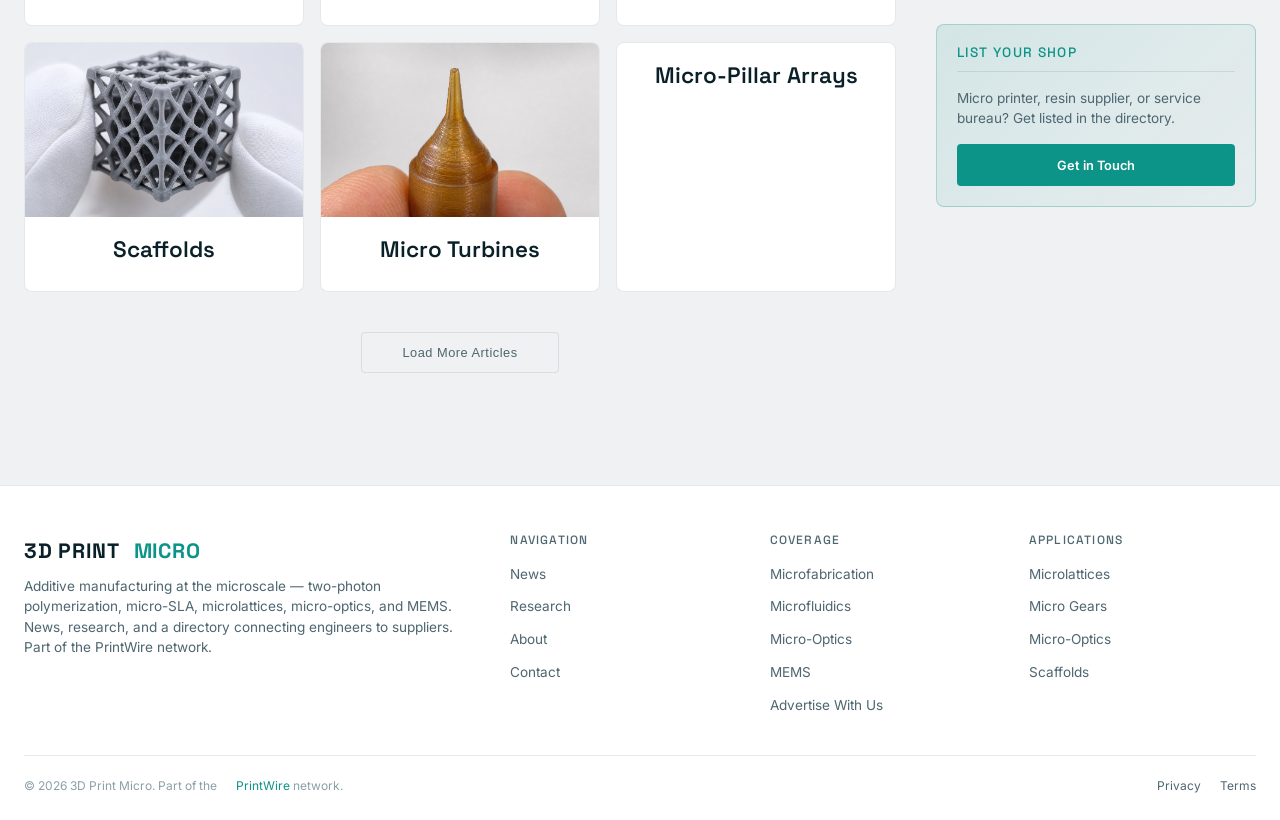
==== commit a2e4b8f0: "Wire up Analysis and Deep Dives section from network.json feed" ====
--- a/static/index.html
+++ b/static/index.html
@@ -82,36 +82,10 @@
 
     <div class="ed-section-label">
       Analysis &amp; Deep Dives
-      <a href="#">View All &rarr;</a>
-    </div>
-    <div class="ed-list">
-      <article class="ed-list-item">
-        <img src="images/p02_micro_lens.png" alt="Two-photon printed microstructure">
-        <div>
-          <span class="ed-badge">Two-Photon</span>
-          <div class="ed-card-meta">June 25, 2026 · 9 min read</div>
-          <h3><a href="#">Two-Photon Polymerization Prints Features Finer Than a Cell</a></h3>
-          <p class="ed-card-excerpt">Sub-micron laser writing is turning CAD into functional microstructures — lattices, optics, and scaffolds smaller than the cells they support.</p>
-        </div>
-      </article>
-      <article class="ed-list-item">
-        <img src="images/p03_watch_bridge.png" alt="Printed microscale lattice">
-        <div>
-          <span class="ed-badge">Metamaterials</span>
-          <div class="ed-card-meta">June 21, 2026 · 7 min read</div>
-          <h3><a href="#">Microlattices Hit Record Stiffness-to-Weight at Sub-Millimeter Scale</a></h3>
-          <p class="ed-card-excerpt">Printed unit cells measured in microns are delivering metamaterial stiffness and energy absorption at a fraction of solid mass.</p>
-        </div>
-      </article>
-      <article class="ed-list-item">
-        <img src="images/p04_mems_sensor.png" alt="Printed micro-optic lens array">
-        <div>
-          <span class="ed-badge">Micro-Optics</span>
-          <div class="ed-card-meta">June 18, 2026 · 8 min read</div>
-          <h3><a href="#">Micro-Optics Print Directly onto Chips and Fiber Tips</a></h3>
-          <p class="ed-card-excerpt">Freeform lenslets and waveguides are printing straight onto substrates — collapsing multi-step optical fabrication into a single write.</p>
-        </div>
-      </article>
+      <a href="/articles/">View All &rarr;</a>
+    </div>
+    <div class="ed-list" id="pwDeepDives">
+      <div style="padding:1.5rem;color:var(--text-faint);">Loading analysis…</div>
     </div>
 
     <div class="ed-section-label">
@@ -330,6 +304,16 @@
     { url: 'https://3dprintingindustry.com/feed/', name: '3DPI' }
   ];
 
+    function bestImg(item){
+    var raw = '';
+    var html = item.content || item.description || '';
+    var m = html.match(/<img[^>]+src=["']([^"'>]+)["']/i);
+    if (m) raw = m[1];
+    if (!raw) raw = (item.enclosure && item.enclosure.link) || item.thumbnail || '';
+    if (!raw) return '';
+    var full = raw.replace(/-\d{2,4}x\d{2,4}(?=\.(jpg|jpeg|png|webp|gif)(\?|$))/i, '');
+    return 'https://wsrv.nl/?url=' + encodeURIComponent(full) + '&w=800&h=534&fit=cover&a=attention&output=jpg&q=82';
+  }
   var api = 'https://api.rss2json.com/v1/api.json?rss_url=';
   var rss = [];
   var localArts = [];
@@ -391,7 +375,7 @@
             rss.push({ title: item.title, link: item.link,
               desc: stripHtml(item.description).substring(0,140) + '…',
               date: item.pubDate, source: feed.name, local: false,
-              img: item.thumbnail || (item.enclosure && item.enclosure.link) || '' });
+              img: bestImg(item) });
           });
         }
       })
@@ -412,6 +396,31 @@
       : '<div style="grid-column:1/-1;text-align:center;padding:2rem;color:var(--text-faint);">Unable to load news.</div>';
   }
 })();
+
+// -- Analysis & Deep Dives: PrintWire catalog in list format --
+(function(){
+  var box = document.getElementById('pwDeepDives');
+  if (!box) return;
+  function esc(s){var d=document.createElement('div');d.appendChild(document.createTextNode(s==null?'':s));return d.innerHTML;}
+  var empty = '<div style="padding:1.5rem;color:var(--text-faint);">In-depth analysis and deep dives are on the way — check back soon.</div>';
+  fetch('network.json',{cache:'no-store'})
+    .then(function(r){ return r.ok ? r.json() : []; })
+    .then(function(items){
+      items = (items || []).slice();
+      items.sort(function(a,b){ return (b.iso||'').localeCompare(a.iso||''); });
+      if (!items.length){ box.innerHTML = empty; return; }
+      box.innerHTML = items.slice(0,8).map(function(a){
+        var img = a.img ? '<img src="'+esc(a.img)+'" alt="" loading="lazy">' : '';
+        var meta = esc(a.date||'') + (a.origin ? ' · '+esc(a.origin) : '');
+        return '<article class="ed-list-item">'+img+'<div>'+
+          '<div class="ed-card-meta">'+meta+'</div>'+
+          '<h3><a href="'+esc(a.url)+'">'+esc(a.title)+'</a></h3>'+
+          '<p class="ed-card-excerpt">'+esc(a.summary||'')+'</p>'+
+          '</div></article>';
+      }).join('');
+    })
+    .catch(function(){ box.innerHTML = empty; });
+})();
 </script>
 </body>
 </html>
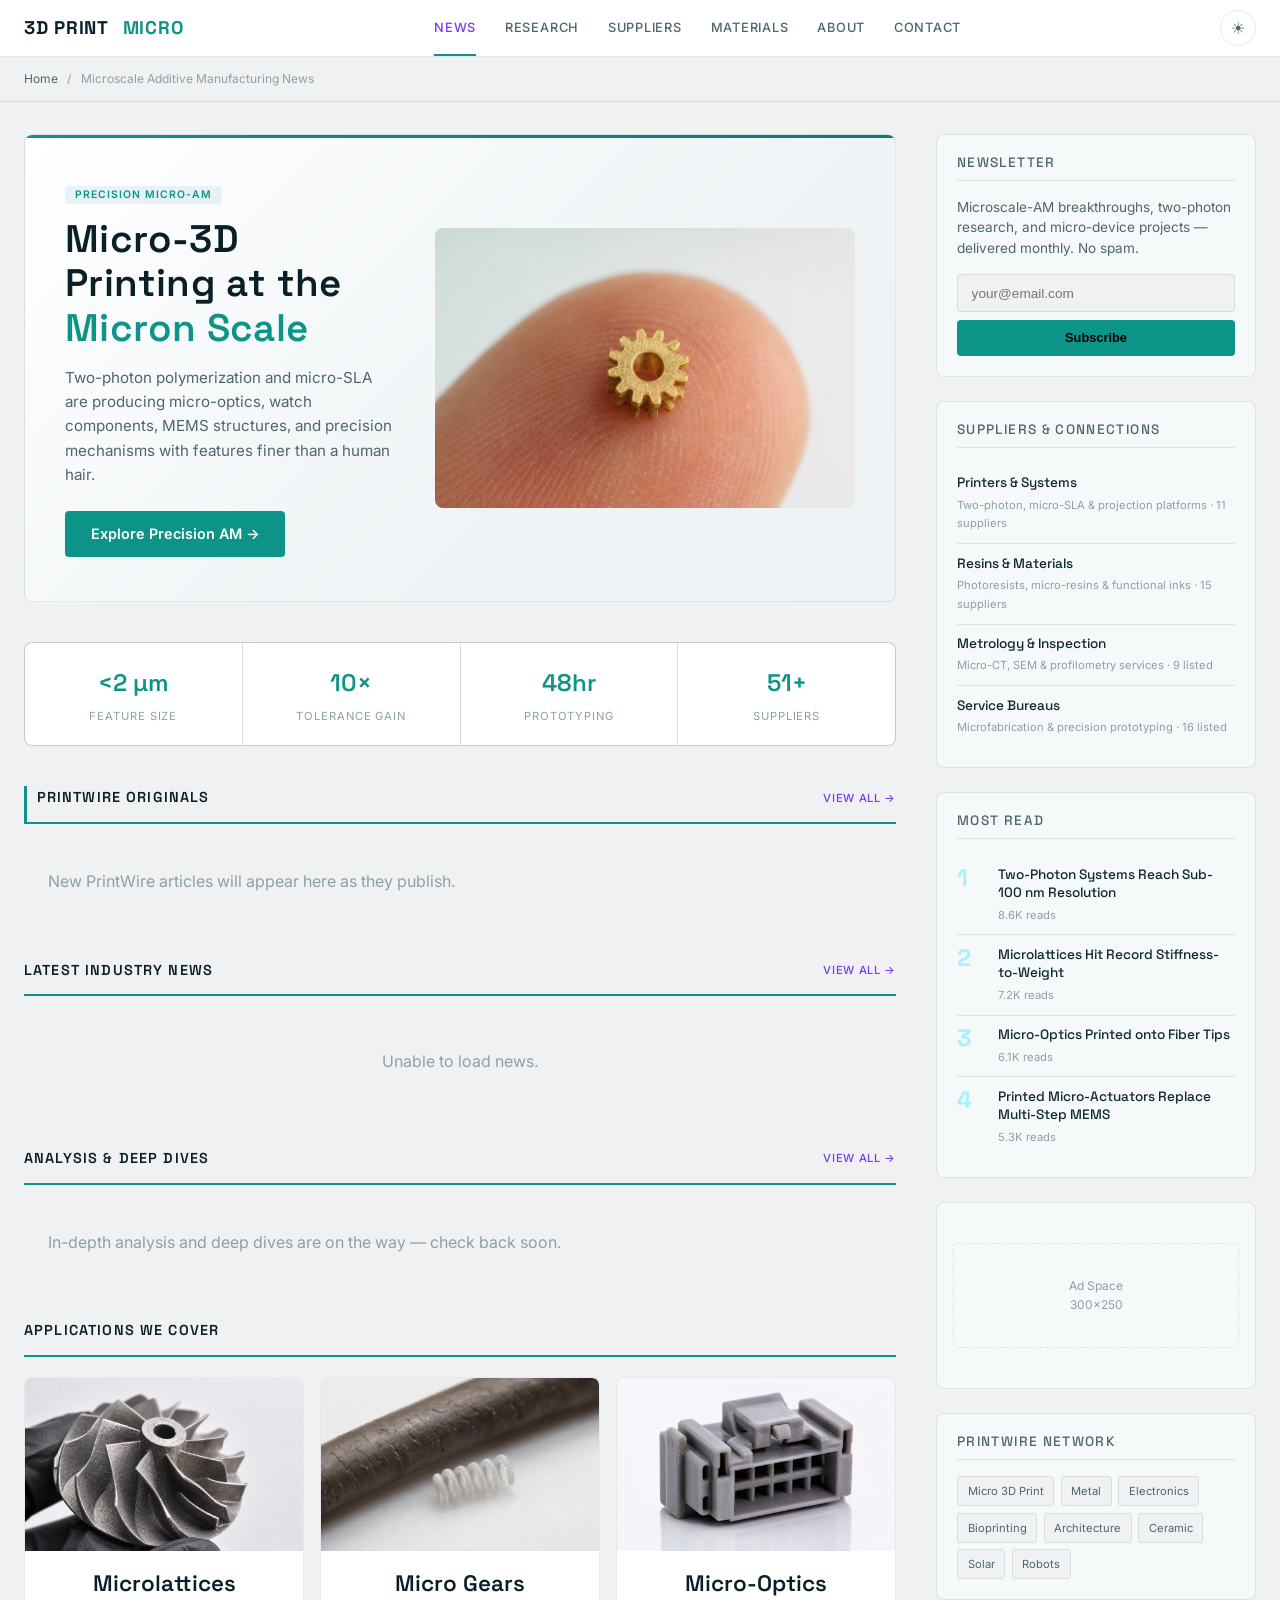
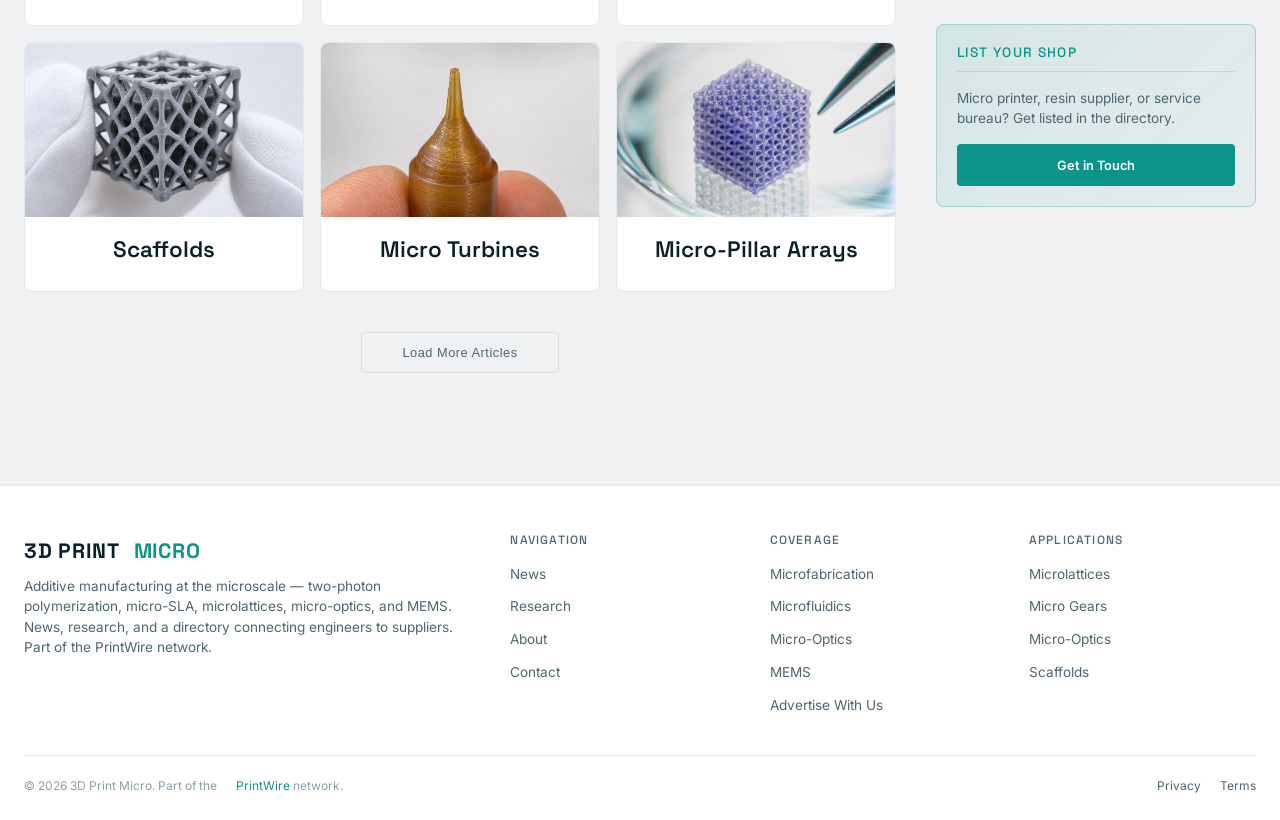
==== commit b9622100: "Add missing category card images The Applications We Cover grid had cards with no <img> at all: the " ====
--- a/static/index.html
+++ b/static/index.html
@@ -113,7 +113,7 @@
         <div class="ed-card-body"><h3>Micro Turbines</h3></div>
       </a>
       <a href="#" class="ed-card" style="text-align:center;">
-        
+        <img class="ed-card-img" src="images/mc01_micro_lattice.png" alt="Micro-Pillar Arrays">
         <div class="ed-card-body"><h3>Micro-Pillar Arrays</h3></div>
       </a>
     </div>
